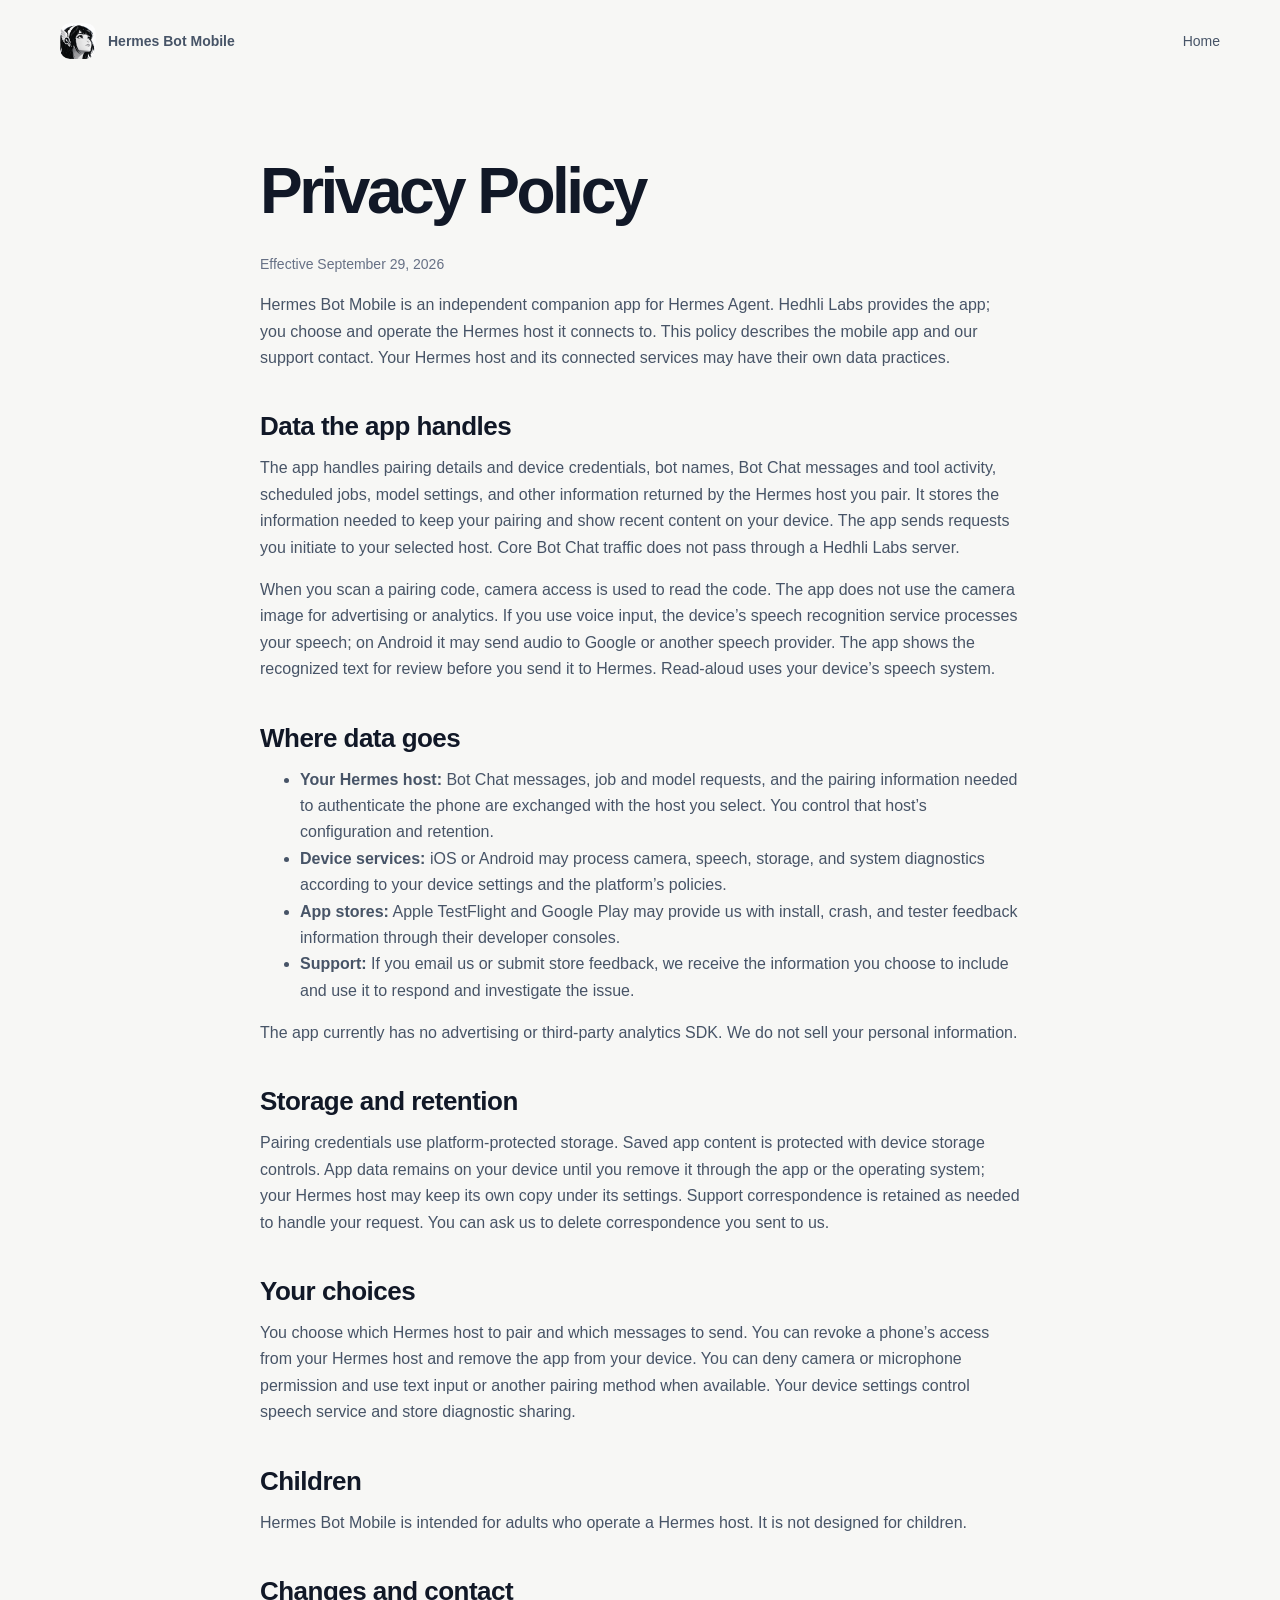
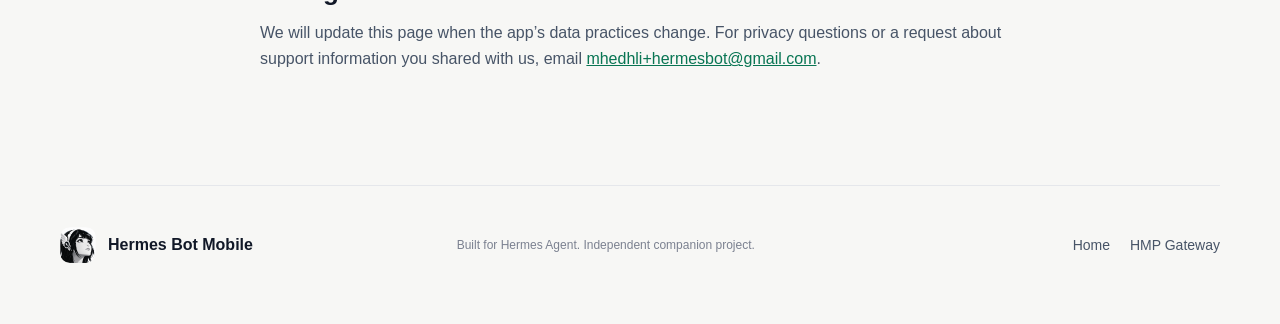
==== privacy.html @ dbcf1027 "Draft mobile privacy policy for beta listings" ====
<!doctype html>
<html lang="en">
<head>
  <meta charset="utf-8">
  <meta name="viewport" content="width=device-width,initial-scale=1">
  <meta name="description" content="Privacy information for Hermes Bot Mobile.">
  <title>Privacy Policy · Hermes Bot Mobile</title>
  <link rel="icon" href="assets/icon.png">
  <link rel="stylesheet" href="styles.css">
  <style>
    .policy { max-width: 760px; padding: 56px 0 96px; }
    .policy h1 { font-size: clamp(40px, 6vw, 64px); line-height: 1.05; }
    .policy h2 { font-size: 26px; letter-spacing: -.02em; margin-top: 42px; }
    .policy p, .policy li { line-height: 1.65; color: #475467; }
    .policy a { color: #087553; }
    .policy .updated { font-size: 14px; color: #667085; }
  </style>
</head>
<body>
  <header class="nav wrap"><a class="brand" href="/"><img src="assets/icon.png" alt=""><span>Hermes Bot Mobile</span></a><nav><a href="/">Home</a></nav></header>
  <main class="policy wrap">
    <h1>Privacy Policy</h1>
    <p class="updated">Effective September 29, 2026</p>
    <p>Hermes Bot Mobile is an independent companion app for Hermes Agent. Hedhli Labs provides the app; you choose and operate the Hermes host it connects to. This policy describes the mobile app and our support contact. Your Hermes host and its connected services may have their own data practices.</p>

    <h2>Data the app handles</h2>
    <p>The app handles pairing details and device credentials, bot names, Bot Chat messages and tool activity, scheduled jobs, model settings, and other information returned by the Hermes host you pair. It stores the information needed to keep your pairing and show recent content on your device. The app sends requests you initiate to your selected host. Core Bot Chat traffic does not pass through a Hedhli Labs server.</p>
    <p>When you scan a pairing code, camera access is used to read the code. The app does not use the camera image for advertising or analytics. If you use voice input, the device’s speech recognition service processes your speech; on Android it may send audio to Google or another speech provider. The app shows the recognized text for review before you send it to Hermes. Read-aloud uses your device’s speech system.</p>

    <h2>Where data goes</h2>
    <ul>
      <li><strong>Your Hermes host:</strong> Bot Chat messages, job and model requests, and the pairing information needed to authenticate the phone are exchanged with the host you select. You control that host’s configuration and retention.</li>
      <li><strong>Device services:</strong> iOS or Android may process camera, speech, storage, and system diagnostics according to your device settings and the platform’s policies.</li>
      <li><strong>App stores:</strong> Apple TestFlight and Google Play may provide us with install, crash, and tester feedback information through their developer consoles.</li>
      <li><strong>Support:</strong> If you email us or submit store feedback, we receive the information you choose to include and use it to respond and investigate the issue.</li>
    </ul>
    <p>The app currently has no advertising or third-party analytics SDK. We do not sell your personal information.</p>

    <h2>Storage and retention</h2>
    <p>Pairing credentials use platform-protected storage. Saved app content is protected with device storage controls. App data remains on your device until you remove it through the app or the operating system; your Hermes host may keep its own copy under its settings. Support correspondence is retained as needed to handle your request. You can ask us to delete correspondence you sent to us.</p>

    <h2>Your choices</h2>
    <p>You choose which Hermes host to pair and which messages to send. You can revoke a phone’s access from your Hermes host and remove the app from your device. You can deny camera or microphone permission and use text input or another pairing method when available. Your device settings control speech service and store diagnostic sharing.</p>

    <h2>Children</h2>
    <p>Hermes Bot Mobile is intended for adults who operate a Hermes host. It is not designed for children.</p>

    <h2>Changes and contact</h2>
    <p>We will update this page when the app’s data practices change. For privacy questions or a request about support information you shared with us, email <a href="mailto:mhedhli+hermesbot@gmail.com">mhedhli+hermesbot@gmail.com</a>.</p>
  </main>
  <footer class="wrap footer"><div class="brand"><img src="assets/icon.png" alt=""><span>Hermes Bot Mobile</span></div><p>Built for Hermes Agent. Independent companion project.</p><div><a href="/">Home</a><a href="https://github.com/MahdiHedhli/hermes-hmp">HMP Gateway</a></div></footer>
</body>
</html>
---- styles.css ----
:root{--ink:#111827;--muted:#667085;--line:#e5e7eb;--paper:#f7f7f5;--green:#078a65;--black:#090d14}*{box-sizing:border-box}html{scroll-behavior:smooth}body{margin:0;background:var(--paper);color:var(--ink);font-family:Inter,ui-sans-serif,-apple-system,BlinkMacSystemFont,"Segoe UI",sans-serif}.wrap{width:min(1160px,calc(100% - 40px));margin:auto}.nav{height:82px;display:flex;align-items:center;justify-content:space-between}.brand{display:flex;gap:12px;align-items:center;color:var(--ink);text-decoration:none;font-weight:750}.brand img{width:36px;height:36px;border-radius:10px}.nav nav{display:flex;gap:28px}.nav a,.footer a{color:#475467;text-decoration:none;font-size:14px}.hero{min-height:650px;display:grid;grid-template-columns:1.1fr .9fr;align-items:center;gap:40px;padding:70px 0 90px}.eyebrow,.kicker{font-size:12px;letter-spacing:.16em;font-weight:800;color:var(--green)}h1{font-size:clamp(52px,7vw,88px);line-height:.94;letter-spacing:-.055em;margin:20px 0 28px}h1 em{font-style:normal;color:#707782}h2{font-size:clamp(34px,4.5vw,56px);line-height:1;letter-spacing:-.04em;margin:10px 0}h3{font-size:22px;letter-spacing:-.02em}.lede{font-size:21px;line-height:1.55;color:#475467;max-width:670px}.actions{display:flex;gap:12px;margin:34px 0 16px;flex-wrap:wrap}.button{display:flex;gap:12px;align-items:center;padding:16px 20px;border:1px solid #cfd4dc;border-radius:14px;text-decoration:none;color:var(--ink);font-weight:700;background:#fff}.button.primary{background:var(--black);color:#fff;border-color:var(--black)}.button span{font-size:11px;opacity:.55}.disabled{pointer-events:none}.fine{font-size:13px;color:#7b8190}.hero-art{height:500px;position:relative;display:grid;place-items:center}.hero-art>img{width:min(78%,380px);aspect-ratio:1;border-radius:28%;position:relative;z-index:2;box-shadow:0 35px 80px #11182726}.orbit{position:absolute;border:1px solid #cfd4dc;border-radius:50%;inset:10%}.orbit.a{transform:rotate(22deg)}.orbit.b{inset:18% 3%;transform:rotate(-18deg)}.pill{position:absolute;z-index:3;bottom:9%;right:3%;background:#fff;padding:12px 16px;border-radius:99px;box-shadow:0 10px 30px #1118271c;font-size:13px;color:#087553}.proof{display:grid;grid-template-columns:repeat(3,1fr);border-block:1px solid var(--line)}.proof div{padding:30px;border-right:1px solid var(--line)}.proof div:last-child{border:0}.proof strong,.proof span{display:block}.proof span{color:var(--muted);font-size:13px;margin-top:8px}.section{padding:110px 0}.section-head{display:grid;grid-template-columns:1.25fr .75fr;gap:80px;align-items:end;margin-bottom:50px}.section-head>p{color:var(--muted);font-size:17px;line-height:1.6}.grid{display:grid;grid-template-columns:repeat(3,1fr);gap:14px}.feature,.steps article,.roadmap article{background:#fff;border:1px solid var(--line);border-radius:20px;padding:26px}.feature{min-height:190px}.feature .ico{font-size:22px}.feature h3{margin:26px 0 10px}.feature p,.steps p,.roadmap li{color:var(--muted);line-height:1.55}.dark{background:var(--black);color:#fff;padding:90px 0}.split{display:grid;grid-template-columns:1fr 430px;align-items:center;gap:100px}.dark p{color:#aeb4bf;font-size:18px;line-height:1.6}.mint{color:#8de0c5}.phone{background:#fafafa;color:var(--ink);border:8px solid #242a33;border-radius:50px;padding:25px 18px 18px;min-height:610px;box-shadow:0 30px 80px #0008}.phonebar{font-weight:700;margin:0 10px 30px;display:flex;justify-content:space-between}.chathead{display:flex;gap:12px;align-items:center;border-bottom:1px solid var(--line);padding:0 6px 18px}.chathead b{display:grid;place-items:center;width:42px;height:42px;border-radius:50%;background:var(--green);color:#fff}.chathead strong,.chathead small{display:block}.chathead small{color:#667085}.bubble{width:max-content;max-width:75%;padding:13px 16px;border-radius:20px;background:#eeeef0;margin:16px 0}.bubble.me{margin-left:auto;background:#111827;color:#fff}.bubble.wide{max-width:92%;line-height:1.4}.composer{margin-top:60px;border:1px solid #aeb4bf;border-radius:28px;padding:15px 18px;color:#667085}.composer b{float:right}.req{display:flex;gap:10px;flex-wrap:wrap;margin-bottom:24px}.req span{background:#e8f7f1;color:#087553;padding:10px 14px;border-radius:99px;font-size:13px;font-weight:700}.steps article>b{color:#98a2b3;font-size:13px}.steps a{color:var(--green);font-weight:700;text-decoration:none}.steps pre{background:#111827;color:#e7e9ed;padding:14px;border-radius:10px;overflow:auto;font-size:12px}.note{margin-top:16px;border:1px solid #d6d9df;border-radius:16px;padding:18px 22px;background:#f0f1ef;color:var(--muted)}.note strong{color:var(--ink);margin-right:8px}.roadmap article>span{font-size:11px;letter-spacing:.12em;color:var(--green);font-weight:800}.roadmap ul{padding-left:18px}#faqs{border-top:1px solid var(--line)}details{border-bottom:1px solid var(--line);padding:22px 4px}summary{font-weight:700;font-size:18px;cursor:pointer;list-style:none}details p{color:var(--muted);line-height:1.6;max-width:800px}.footer{border-top:1px solid var(--line);padding:40px 0 60px;display:grid;grid-template-columns:1fr 1fr 1fr;align-items:center;gap:30px}.footer p{font-size:12px;color:#7b8190}.footer>div:last-child{display:flex;justify-content:flex-end;gap:20px}@media(max-width:800px){.nav nav{display:none}.hero,.section-head,.split,.footer{grid-template-columns:1fr}.hero{padding-top:40px}.hero-art{height:380px}.proof,.grid{grid-template-columns:1fr}.proof div{border-right:0;border-bottom:1px solid var(--line)}.split{gap:50px}.phone{max-width:430px;margin:auto}.section{padding:75px 0}.section-head{gap:15px}.footer>div:last-child{justify-content:flex-start}h1{font-size:56px}}
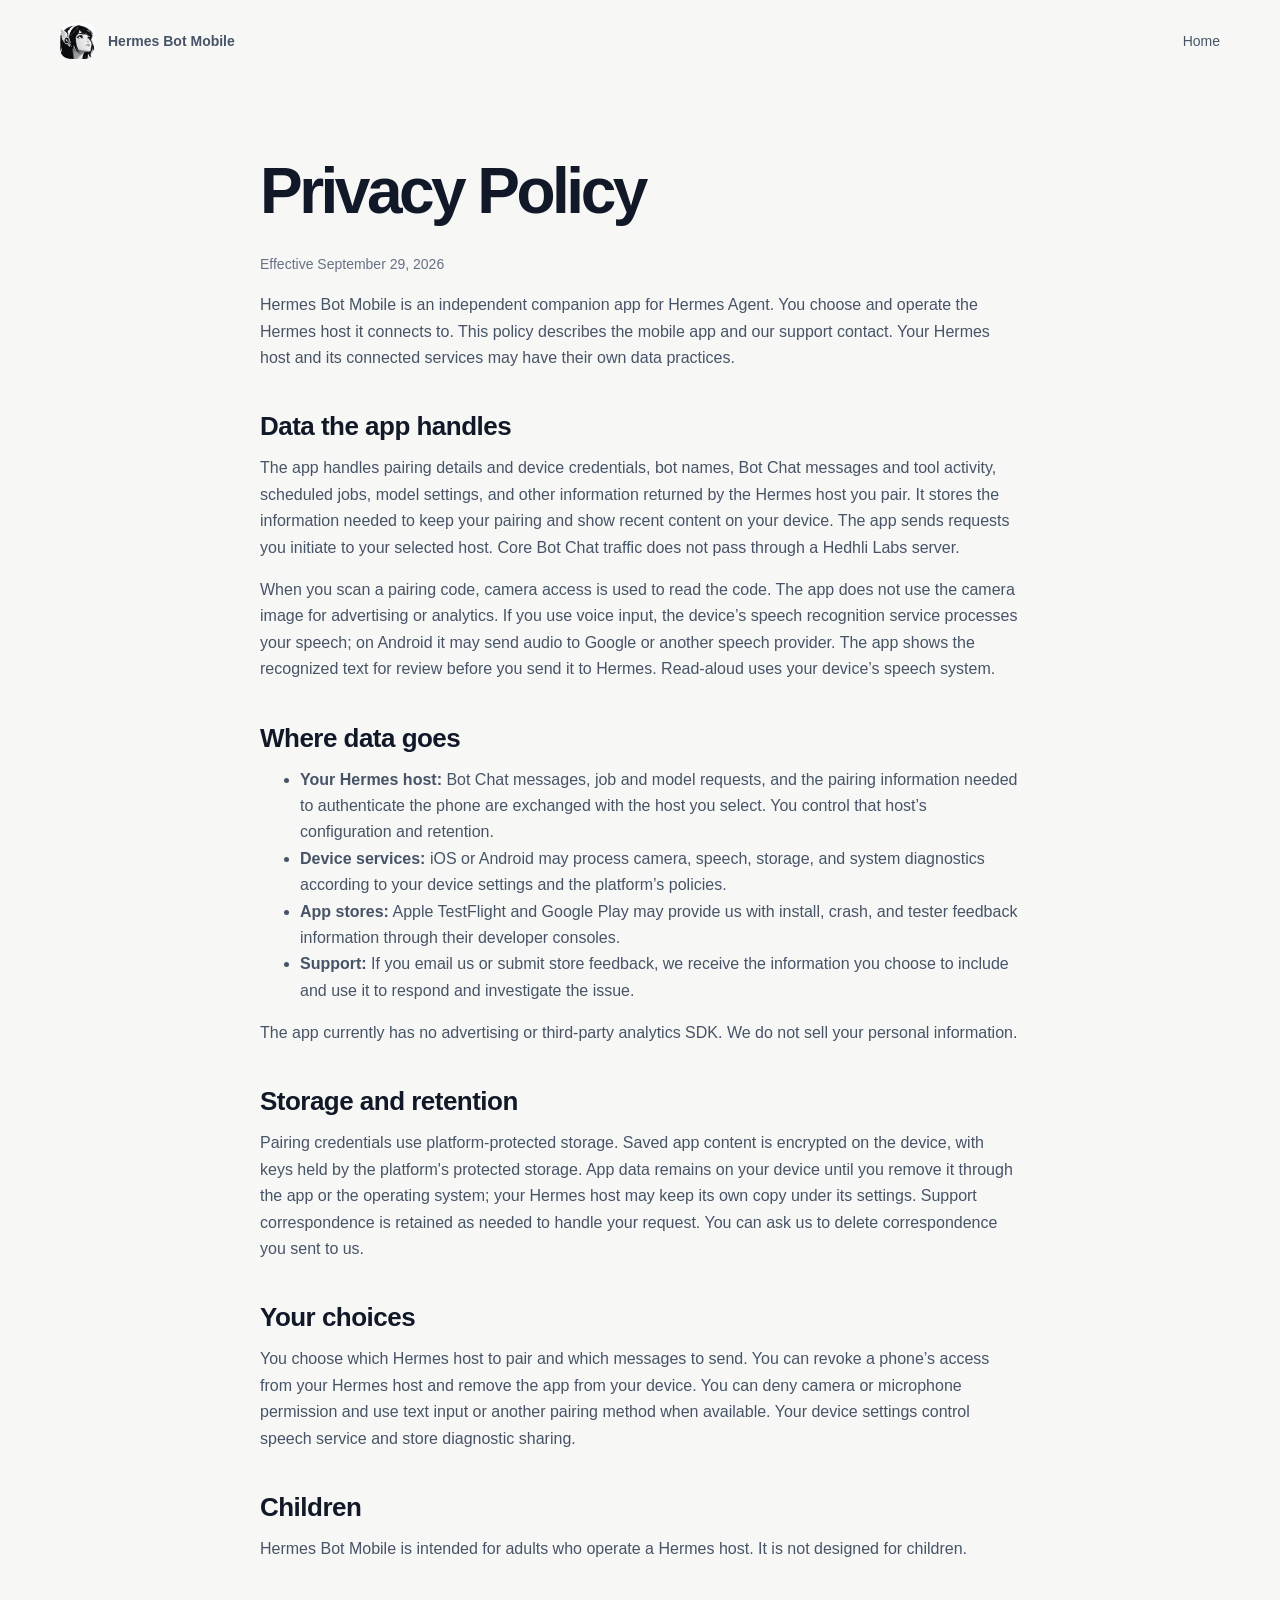
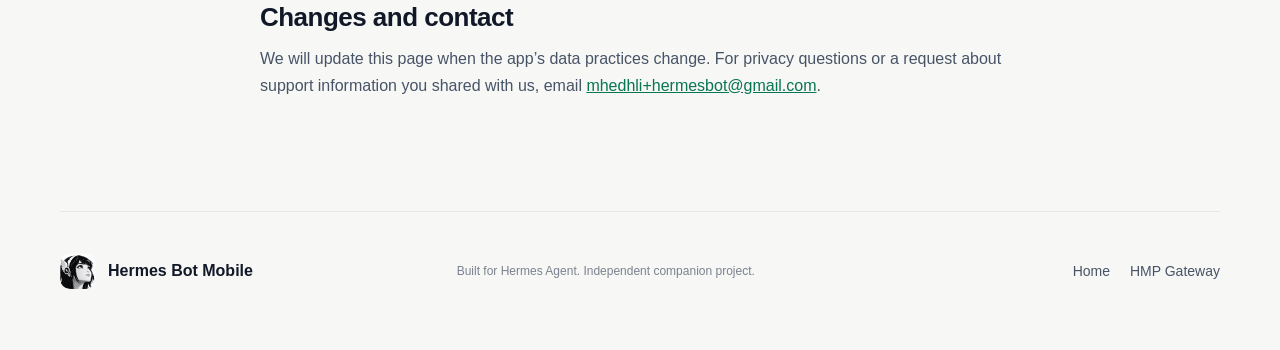
==== commit f2aab301: "Avoid unverified publisher name in privacy draft" ====
--- a/privacy.html
+++ b/privacy.html
@@ -21,7 +21,7 @@
   <main class="policy wrap">
     <h1>Privacy Policy</h1>
     <p class="updated">Effective September 29, 2026</p>
-    <p>Hermes Bot Mobile is an independent companion app for Hermes Agent. Hedhli Labs provides the app; you choose and operate the Hermes host it connects to. This policy describes the mobile app and our support contact. Your Hermes host and its connected services may have their own data practices.</p>
+    <p>Hermes Bot Mobile is an independent companion app for Hermes Agent. You choose and operate the Hermes host it connects to. This policy describes the mobile app and our support contact. Your Hermes host and its connected services may have their own data practices.</p>
 
     <h2>Data the app handles</h2>
     <p>The app handles pairing details and device credentials, bot names, Bot Chat messages and tool activity, scheduled jobs, model settings, and other information returned by the Hermes host you pair. It stores the information needed to keep your pairing and show recent content on your device. The app sends requests you initiate to your selected host. Core Bot Chat traffic does not pass through a Hedhli Labs server.</p>
@@ -37,7 +37,7 @@
     <p>The app currently has no advertising or third-party analytics SDK. We do not sell your personal information.</p>
 
     <h2>Storage and retention</h2>
-    <p>Pairing credentials use platform-protected storage. Saved app content is protected with device storage controls. App data remains on your device until you remove it through the app or the operating system; your Hermes host may keep its own copy under its settings. Support correspondence is retained as needed to handle your request. You can ask us to delete correspondence you sent to us.</p>
+    <p>Pairing credentials use platform-protected storage. Saved app content is encrypted on the device, with keys held by the platform's protected storage. App data remains on your device until you remove it through the app or the operating system; your Hermes host may keep its own copy under its settings. Support correspondence is retained as needed to handle your request. You can ask us to delete correspondence you sent to us.</p>
 
     <h2>Your choices</h2>
     <p>You choose which Hermes host to pair and which messages to send. You can revoke a phone’s access from your Hermes host and remove the app from your device. You can deny camera or microphone permission and use text input or another pairing method when available. Your device settings control speech service and store diagnostic sharing.</p>
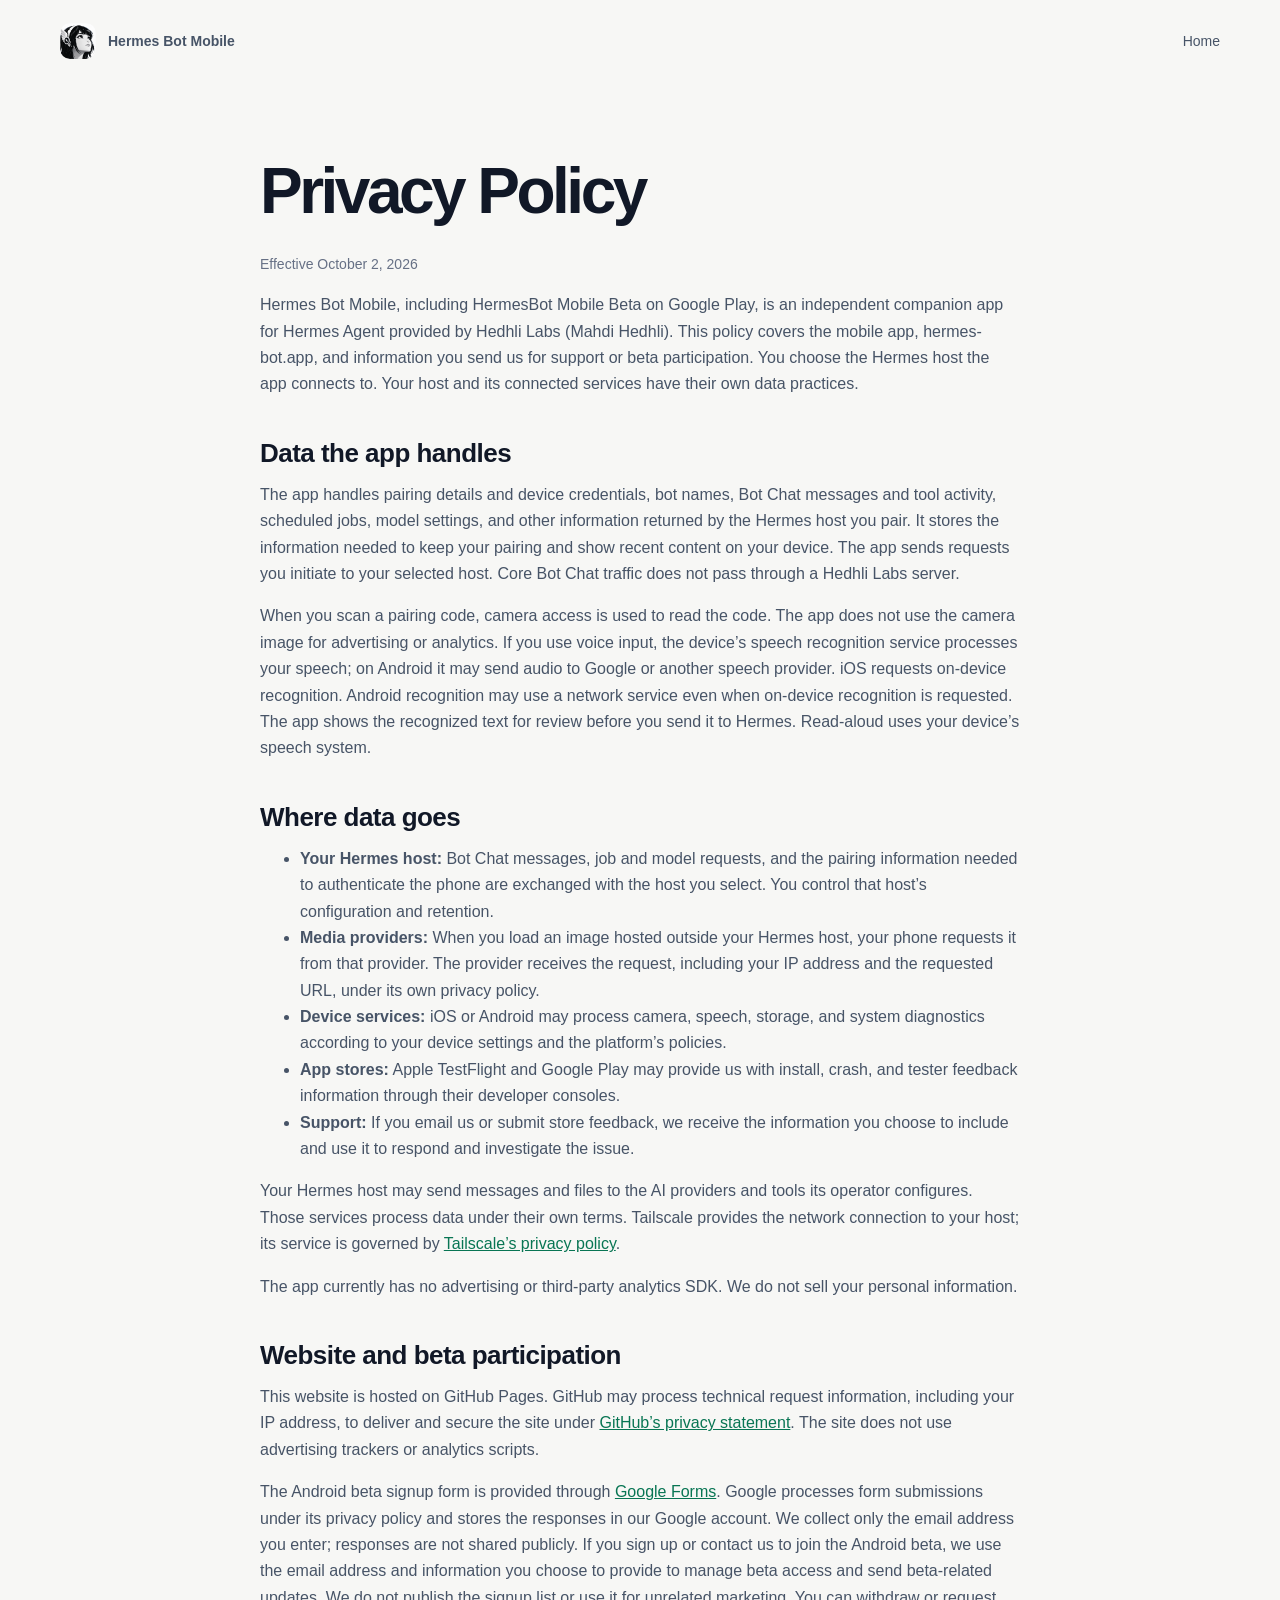
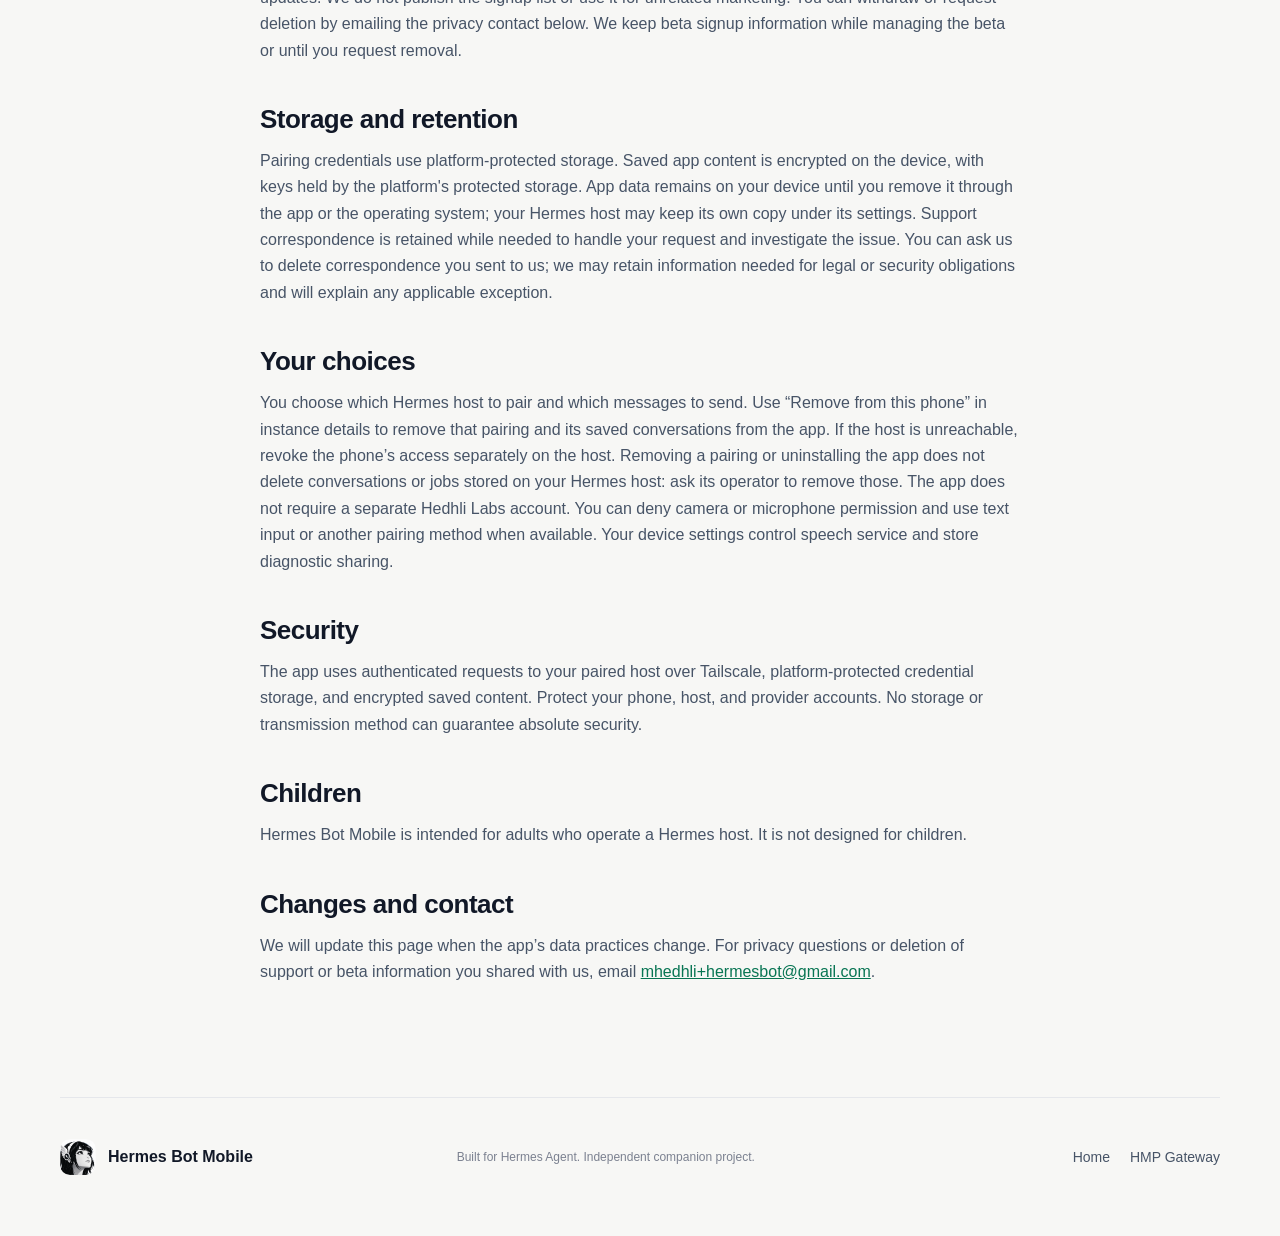
==== commit e51c9bd2: "Publish privacy policy and private Android beta signup" ====
--- a/privacy.html
+++ b/privacy.html
@@ -20,33 +20,42 @@
   <header class="nav wrap"><a class="brand" href="/"><img src="assets/icon.png" alt=""><span>Hermes Bot Mobile</span></a><nav><a href="/">Home</a></nav></header>
   <main class="policy wrap">
     <h1>Privacy Policy</h1>
-    <p class="updated">Effective September 29, 2026</p>
-    <p>Hermes Bot Mobile is an independent companion app for Hermes Agent. You choose and operate the Hermes host it connects to. This policy describes the mobile app and our support contact. Your Hermes host and its connected services may have their own data practices.</p>
+    <p class="updated">Effective October 2, 2026</p>
+    <p>Hermes Bot Mobile, including HermesBot Mobile Beta on Google Play, is an independent companion app for Hermes Agent provided by Hedhli Labs (Mahdi Hedhli). This policy covers the mobile app, hermes-bot.app, and information you send us for support or beta participation. You choose the Hermes host the app connects to. Your host and its connected services have their own data practices.</p>
 
     <h2>Data the app handles</h2>
     <p>The app handles pairing details and device credentials, bot names, Bot Chat messages and tool activity, scheduled jobs, model settings, and other information returned by the Hermes host you pair. It stores the information needed to keep your pairing and show recent content on your device. The app sends requests you initiate to your selected host. Core Bot Chat traffic does not pass through a Hedhli Labs server.</p>
-    <p>When you scan a pairing code, camera access is used to read the code. The app does not use the camera image for advertising or analytics. If you use voice input, the device’s speech recognition service processes your speech; on Android it may send audio to Google or another speech provider. The app shows the recognized text for review before you send it to Hermes. Read-aloud uses your device’s speech system.</p>
+    <p>When you scan a pairing code, camera access is used to read the code. The app does not use the camera image for advertising or analytics. If you use voice input, the device’s speech recognition service processes your speech; on Android it may send audio to Google or another speech provider. iOS requests on-device recognition. Android recognition may use a network service even when on-device recognition is requested. The app shows the recognized text for review before you send it to Hermes. Read-aloud uses your device’s speech system.</p>
 
     <h2>Where data goes</h2>
     <ul>
       <li><strong>Your Hermes host:</strong> Bot Chat messages, job and model requests, and the pairing information needed to authenticate the phone are exchanged with the host you select. You control that host’s configuration and retention.</li>
+      <li><strong>Media providers:</strong> When you load an image hosted outside your Hermes host, your phone requests it from that provider. The provider receives the request, including your IP address and the requested URL, under its own privacy policy.</li>
       <li><strong>Device services:</strong> iOS or Android may process camera, speech, storage, and system diagnostics according to your device settings and the platform’s policies.</li>
       <li><strong>App stores:</strong> Apple TestFlight and Google Play may provide us with install, crash, and tester feedback information through their developer consoles.</li>
       <li><strong>Support:</strong> If you email us or submit store feedback, we receive the information you choose to include and use it to respond and investigate the issue.</li>
     </ul>
+    <p>Your Hermes host may send messages and files to the AI providers and tools its operator configures. Those services process data under their own terms. Tailscale provides the network connection to your host; its service is governed by <a href="https://tailscale.com/privacy-policy">Tailscale’s privacy policy</a>.</p>
     <p>The app currently has no advertising or third-party analytics SDK. We do not sell your personal information.</p>
 
+    <h2>Website and beta participation</h2>
+    <p>This website is hosted on GitHub Pages. GitHub may process technical request information, including your IP address, to deliver and secure the site under <a href="https://docs.github.com/en/site-policy/privacy-policies/github-general-privacy-statement">GitHub’s privacy statement</a>. The site does not use advertising trackers or analytics scripts.</p>
+    <p>The Android beta signup form is provided through <a href="https://policies.google.com/privacy">Google Forms</a>. Google processes form submissions under its privacy policy and stores the responses in our Google account. We collect only the email address you enter; responses are not shared publicly. If you sign up or contact us to join the Android beta, we use the email address and information you choose to provide to manage beta access and send beta-related updates. We do not publish the signup list or use it for unrelated marketing. You can withdraw or request deletion by emailing the privacy contact below. We keep beta signup information while managing the beta or until you request removal.</p>
+
     <h2>Storage and retention</h2>
-    <p>Pairing credentials use platform-protected storage. Saved app content is encrypted on the device, with keys held by the platform's protected storage. App data remains on your device until you remove it through the app or the operating system; your Hermes host may keep its own copy under its settings. Support correspondence is retained as needed to handle your request. You can ask us to delete correspondence you sent to us.</p>
+    <p>Pairing credentials use platform-protected storage. Saved app content is encrypted on the device, with keys held by the platform's protected storage. App data remains on your device until you remove it through the app or the operating system; your Hermes host may keep its own copy under its settings. Support correspondence is retained while needed to handle your request and investigate the issue. You can ask us to delete correspondence you sent to us; we may retain information needed for legal or security obligations and will explain any applicable exception.</p>
 
     <h2>Your choices</h2>
-    <p>You choose which Hermes host to pair and which messages to send. You can revoke a phone’s access from your Hermes host and remove the app from your device. You can deny camera or microphone permission and use text input or another pairing method when available. Your device settings control speech service and store diagnostic sharing.</p>
+    <p>You choose which Hermes host to pair and which messages to send. Use “Remove from this phone” in instance details to remove that pairing and its saved conversations from the app. If the host is unreachable, revoke the phone’s access separately on the host. Removing a pairing or uninstalling the app does not delete conversations or jobs stored on your Hermes host: ask its operator to remove those. The app does not require a separate Hedhli Labs account. You can deny camera or microphone permission and use text input or another pairing method when available. Your device settings control speech service and store diagnostic sharing.</p>
+
+    <h2>Security</h2>
+    <p>The app uses authenticated requests to your paired host over Tailscale, platform-protected credential storage, and encrypted saved content. Protect your phone, host, and provider accounts. No storage or transmission method can guarantee absolute security.</p>
 
     <h2>Children</h2>
     <p>Hermes Bot Mobile is intended for adults who operate a Hermes host. It is not designed for children.</p>
 
     <h2>Changes and contact</h2>
-    <p>We will update this page when the app’s data practices change. For privacy questions or a request about support information you shared with us, email <a href="mailto:mhedhli+hermesbot@gmail.com">mhedhli+hermesbot@gmail.com</a>.</p>
+    <p>We will update this page when the app’s data practices change. For privacy questions or deletion of support or beta information you shared with us, email <a href="mailto:mhedhli+hermesbot@gmail.com">mhedhli+hermesbot@gmail.com</a>.</p>
   </main>
   <footer class="wrap footer"><div class="brand"><img src="assets/icon.png" alt=""><span>Hermes Bot Mobile</span></div><p>Built for Hermes Agent. Independent companion project.</p><div><a href="/">Home</a><a href="https://github.com/MahdiHedhli/hermes-hmp">HMP Gateway</a></div></footer>
 </body>
--- a/styles.css
+++ b/styles.css
@@ -1 +1,7 @@
-:root{--ink:#111827;--muted:#667085;--line:#e5e7eb;--paper:#f7f7f5;--green:#078a65;--black:#090d14}*{box-sizing:border-box}html{scroll-behavior:smooth}body{margin:0;background:var(--paper);color:var(--ink);font-family:Inter,ui-sans-serif,-apple-system,BlinkMacSystemFont,"Segoe UI",sans-serif}.wrap{width:min(1160px,calc(100% - 40px));margin:auto}.nav{height:82px;display:flex;align-items:center;justify-content:space-between}.brand{display:flex;gap:12px;align-items:center;color:var(--ink);text-decoration:none;font-weight:750}.brand img{width:36px;height:36px;border-radius:10px}.nav nav{display:flex;gap:28px}.nav a,.footer a{color:#475467;text-decoration:none;font-size:14px}.hero{min-height:650px;display:grid;grid-template-columns:1.1fr .9fr;align-items:center;gap:40px;padding:70px 0 90px}.eyebrow,.kicker{font-size:12px;letter-spacing:.16em;font-weight:800;color:var(--green)}h1{font-size:clamp(52px,7vw,88px);line-height:.94;letter-spacing:-.055em;margin:20px 0 28px}h1 em{font-style:normal;color:#707782}h2{font-size:clamp(34px,4.5vw,56px);line-height:1;letter-spacing:-.04em;margin:10px 0}h3{font-size:22px;letter-spacing:-.02em}.lede{font-size:21px;line-height:1.55;color:#475467;max-width:670px}.actions{display:flex;gap:12px;margin:34px 0 16px;flex-wrap:wrap}.button{display:flex;gap:12px;align-items:center;padding:16px 20px;border:1px solid #cfd4dc;border-radius:14px;text-decoration:none;color:var(--ink);font-weight:700;background:#fff}.button.primary{background:var(--black);color:#fff;border-color:var(--black)}.button span{font-size:11px;opacity:.55}.disabled{pointer-events:none}.fine{font-size:13px;color:#7b8190}.hero-art{height:500px;position:relative;display:grid;place-items:center}.hero-art>img{width:min(78%,380px);aspect-ratio:1;border-radius:28%;position:relative;z-index:2;box-shadow:0 35px 80px #11182726}.orbit{position:absolute;border:1px solid #cfd4dc;border-radius:50%;inset:10%}.orbit.a{transform:rotate(22deg)}.orbit.b{inset:18% 3%;transform:rotate(-18deg)}.pill{position:absolute;z-index:3;bottom:9%;right:3%;background:#fff;padding:12px 16px;border-radius:99px;box-shadow:0 10px 30px #1118271c;font-size:13px;color:#087553}.proof{display:grid;grid-template-columns:repeat(3,1fr);border-block:1px solid var(--line)}.proof div{padding:30px;border-right:1px solid var(--line)}.proof div:last-child{border:0}.proof strong,.proof span{display:block}.proof span{color:var(--muted);font-size:13px;margin-top:8px}.section{padding:110px 0}.section-head{display:grid;grid-template-columns:1.25fr .75fr;gap:80px;align-items:end;margin-bottom:50px}.section-head>p{color:var(--muted);font-size:17px;line-height:1.6}.grid{display:grid;grid-template-columns:repeat(3,1fr);gap:14px}.feature,.steps article,.roadmap article{background:#fff;border:1px solid var(--line);border-radius:20px;padding:26px}.feature{min-height:190px}.feature .ico{font-size:22px}.feature h3{margin:26px 0 10px}.feature p,.steps p,.roadmap li{color:var(--muted);line-height:1.55}.dark{background:var(--black);color:#fff;padding:90px 0}.split{display:grid;grid-template-columns:1fr 430px;align-items:center;gap:100px}.dark p{color:#aeb4bf;font-size:18px;line-height:1.6}.mint{color:#8de0c5}.phone{background:#fafafa;color:var(--ink);border:8px solid #242a33;border-radius:50px;padding:25px 18px 18px;min-height:610px;box-shadow:0 30px 80px #0008}.phonebar{font-weight:700;margin:0 10px 30px;display:flex;justify-content:space-between}.chathead{display:flex;gap:12px;align-items:center;border-bottom:1px solid var(--line);padding:0 6px 18px}.chathead b{display:grid;place-items:center;width:42px;height:42px;border-radius:50%;background:var(--green);color:#fff}.chathead strong,.chathead small{display:block}.chathead small{color:#667085}.bubble{width:max-content;max-width:75%;padding:13px 16px;border-radius:20px;background:#eeeef0;margin:16px 0}.bubble.me{margin-left:auto;background:#111827;color:#fff}.bubble.wide{max-width:92%;line-height:1.4}.composer{margin-top:60px;border:1px solid #aeb4bf;border-radius:28px;padding:15px 18px;color:#667085}.composer b{float:right}.req{display:flex;gap:10px;flex-wrap:wrap;margin-bottom:24px}.req span{background:#e8f7f1;color:#087553;padding:10px 14px;border-radius:99px;font-size:13px;font-weight:700}.steps article>b{color:#98a2b3;font-size:13px}.steps a{color:var(--green);font-weight:700;text-decoration:none}.steps pre{background:#111827;color:#e7e9ed;padding:14px;border-radius:10px;overflow:auto;font-size:12px}.note{margin-top:16px;border:1px solid #d6d9df;border-radius:16px;padding:18px 22px;background:#f0f1ef;color:var(--muted)}.note strong{color:var(--ink);margin-right:8px}.roadmap article>span{font-size:11px;letter-spacing:.12em;color:var(--green);font-weight:800}.roadmap ul{padding-left:18px}#faqs{border-top:1px solid var(--line)}details{border-bottom:1px solid var(--line);padding:22px 4px}summary{font-weight:700;font-size:18px;cursor:pointer;list-style:none}details p{color:var(--muted);line-height:1.6;max-width:800px}.footer{border-top:1px solid var(--line);padding:40px 0 60px;display:grid;grid-template-columns:1fr 1fr 1fr;align-items:center;gap:30px}.footer p{font-size:12px;color:#7b8190}.footer>div:last-child{display:flex;justify-content:flex-end;gap:20px}@media(max-width:800px){.nav nav{display:none}.hero,.section-head,.split,.footer{grid-template-columns:1fr}.hero{padding-top:40px}.hero-art{height:380px}.proof,.grid{grid-template-columns:1fr}.proof div{border-right:0;border-bottom:1px solid var(--line)}.split{gap:50px}.phone{max-width:430px;margin:auto}.section{padding:75px 0}.section-head{gap:15px}.footer>div:last-child{justify-content:flex-start}h1{font-size:56px}}+:root{--ink:#111827;--muted:#667085;--line:#e5e7eb;--paper:#f7f7f5;--green:#078a65;--black:#090d14}*{box-sizing:border-box}html{scroll-behavior:smooth}body{margin:0;background:var(--paper);color:var(--ink);font-family:Inter,ui-sans-serif,-apple-system,BlinkMacSystemFont,"Segoe UI",sans-serif}.wrap{width:min(1160px,calc(100% - 40px));margin:auto}.nav{height:82px;display:flex;align-items:center;justify-content:space-between}.brand{display:flex;gap:12px;align-items:center;color:var(--ink);text-decoration:none;font-weight:750}.brand img{width:36px;height:36px;border-radius:10px}.nav nav{display:flex;gap:28px}.nav a,.footer a{color:#475467;text-decoration:none;font-size:14px}.hero{min-height:650px;display:grid;grid-template-columns:1.1fr .9fr;align-items:center;gap:40px;padding:70px 0 90px}.eyebrow,.kicker{font-size:12px;letter-spacing:.16em;font-weight:800;color:var(--green)}h1{font-size:clamp(52px,7vw,88px);line-height:.94;letter-spacing:-.055em;margin:20px 0 28px}h1 em{font-style:normal;color:#707782}h2{font-size:clamp(34px,4.5vw,56px);line-height:1;letter-spacing:-.04em;margin:10px 0}h3{font-size:22px;letter-spacing:-.02em}.lede{font-size:21px;line-height:1.55;color:#475467;max-width:670px}.actions{display:flex;gap:12px;margin:34px 0 16px;flex-wrap:wrap}.button{display:flex;gap:12px;align-items:center;padding:16px 20px;border:1px solid #cfd4dc;border-radius:14px;text-decoration:none;color:var(--ink);font-weight:700;background:#fff}.button.primary{background:var(--black);color:#fff;border-color:var(--black)}.button span{font-size:11px;opacity:.55}.disabled{pointer-events:none}.fine{font-size:13px;color:#7b8190}.hero-art{height:500px;position:relative;display:grid;place-items:center}.hero-art>img{width:min(78%,380px);aspect-ratio:1;border-radius:28%;position:relative;z-index:2;box-shadow:0 35px 80px #11182726}.orbit{position:absolute;border:1px solid #cfd4dc;border-radius:50%;inset:10%}.orbit.a{transform:rotate(22deg)}.orbit.b{inset:18% 3%;transform:rotate(-18deg)}.pill{position:absolute;z-index:3;bottom:9%;right:3%;background:#fff;padding:12px 16px;border-radius:99px;box-shadow:0 10px 30px #1118271c;font-size:13px;color:#087553}.proof{display:grid;grid-template-columns:repeat(3,1fr);border-block:1px solid var(--line)}.proof div{padding:30px;border-right:1px solid var(--line)}.proof div:last-child{border:0}.proof strong,.proof span{display:block}.proof span{color:var(--muted);font-size:13px;margin-top:8px}.section{padding:110px 0}.section-head{display:grid;grid-template-columns:1.25fr .75fr;gap:80px;align-items:end;margin-bottom:50px}.section-head>p{color:var(--muted);font-size:17px;line-height:1.6}.grid{display:grid;grid-template-columns:repeat(3,1fr);gap:14px}.feature,.steps article,.roadmap article{background:#fff;border:1px solid var(--line);border-radius:20px;padding:26px}.feature{min-height:190px}.feature .ico{font-size:22px}.feature h3{margin:26px 0 10px}.feature p,.steps p,.roadmap li{color:var(--muted);line-height:1.55}.dark{background:var(--black);color:#fff;padding:90px 0}.split{display:grid;grid-template-columns:1fr 430px;align-items:center;gap:100px}.dark p{color:#aeb4bf;font-size:18px;line-height:1.6}.mint{color:#8de0c5}.phone{background:#fafafa;color:var(--ink);border:8px solid #242a33;border-radius:50px;padding:25px 18px 18px;min-height:610px;box-shadow:0 30px 80px #0008}.phonebar{font-weight:700;margin:0 10px 30px;display:flex;justify-content:space-between}.chathead{display:flex;gap:12px;align-items:center;border-bottom:1px solid var(--line);padding:0 6px 18px}.chathead b{display:grid;place-items:center;width:42px;height:42px;border-radius:50%;background:var(--green);color:#fff}.chathead strong,.chathead small{display:block}.chathead small{color:#667085}.bubble{width:max-content;max-width:75%;padding:13px 16px;border-radius:20px;background:#eeeef0;margin:16px 0}.bubble.me{margin-left:auto;background:#111827;color:#fff}.bubble.wide{max-width:92%;line-height:1.4}.composer{margin-top:60px;border:1px solid #aeb4bf;border-radius:28px;padding:15px 18px;color:#667085}.composer b{float:right}.req{display:flex;gap:10px;flex-wrap:wrap;margin-bottom:24px}.req span{background:#e8f7f1;color:#087553;padding:10px 14px;border-radius:99px;font-size:13px;font-weight:700}.steps article>b{color:#98a2b3;font-size:13px}.steps a{color:var(--green);font-weight:700;text-decoration:none}.steps pre{background:#111827;color:#e7e9ed;padding:14px;border-radius:10px;overflow:auto;font-size:12px}.note{margin-top:16px;border:1px solid #d6d9df;border-radius:16px;padding:18px 22px;background:#f0f1ef;color:var(--muted)}.note strong{color:var(--ink);margin-right:8px}.roadmap article>span{font-size:11px;letter-spacing:.12em;color:var(--green);font-weight:800}.roadmap{grid-template-columns:repeat(2,1fr)}.roadmap p{color:var(--muted);line-height:1.55}#faqs{border-top:1px solid var(--line)}details{border-bottom:1px solid var(--line);padding:22px 4px}summary{font-weight:700;font-size:18px;cursor:pointer;list-style:none}details p{color:var(--muted);line-height:1.6;max-width:800px}.footer{border-top:1px solid var(--line);padding:40px 0 60px;display:grid;grid-template-columns:1fr 1fr 1fr;align-items:center;gap:30px}.footer p{font-size:12px;color:#7b8190}.footer>div:last-child{display:flex;justify-content:flex-end;gap:20px}@media(max-width:800px){.nav nav{display:none}.hero,.section-head,.split,.footer{grid-template-columns:1fr}.hero{padding-top:40px}.hero-art{height:380px}.proof,.grid{grid-template-columns:1fr}.proof div{border-right:0;border-bottom:1px solid var(--line)}.split{gap:50px}.phone{max-width:430px;margin:auto}.section{padding:75px 0}.section-head{gap:15px}.footer>div:last-child{justify-content:flex-start}h1{font-size:56px}}.pending{opacity:.82}.pending span{opacity:.7}.previews{overflow:hidden}.shots{display:flex;gap:18px;overflow-x:auto;padding:8px 4px 24px;scroll-snap-type:x mandatory}.shots figure{margin:0;min-width:220px;width:220px;scroll-snap-align:start}.shots img{width:100%;display:block;border-radius:26px;border:1px solid var(--line);box-shadow:0 16px 40px #11182718;background:#fff}.shots figcaption{text-align:center;color:var(--muted);font-size:13px;margin-top:10px}.future{border-top:1px solid var(--line)}.future .section-head a{color:var(--green);font-weight:700;text-decoration:none}@media(max-width:800px){.shots figure{min-width:190px;width:190px}}
+.previews{padding-top:70px}.shot-grid{display:grid;grid-template-columns:repeat(5,1fr);gap:16px;align-items:start}.shot-grid figure{margin:0}.shot-grid img{width:100%;display:block;border-radius:22px;border:1px solid var(--line);box-shadow:0 18px 45px #11182718}.shot-grid figcaption{text-align:center;color:var(--muted);font-size:12px;font-weight:700;margin-top:10px}.future-list{display:flex;flex-wrap:wrap;gap:10px}.future-list span{padding:11px 14px;background:#fff;border:1px solid var(--line);border-radius:999px;color:#475467;font-size:13px}.section-head a{color:var(--green);font-weight:700;text-decoration:none}@media(max-width:800px){.shot-grid{grid-template-columns:repeat(2,1fr)}.shot-grid figure:last-child{grid-column:span 2;max-width:50%;justify-self:center}}
+
+.timeline{list-style:none;margin:0;padding:0 0 0 34px;position:relative}.timeline:before{content:"";position:absolute;left:7px;top:14px;bottom:14px;width:2px;background:var(--line)}.tl-item{position:relative;padding-bottom:22px;scroll-margin-top:20px}.tl-item:last-child{padding-bottom:0}.tl-dot{position:absolute;left:-34px;top:26px;width:16px;height:16px;border-radius:50%;background:#fff;border:3px solid #98a2b3;box-shadow:0 0 0 4px var(--paper)}.tl-item.released .tl-dot{background:var(--green);border-color:var(--green)}.tl-item.live .tl-dot{background:var(--green);border-color:var(--green);box-shadow:0 0 0 4px var(--paper),0 0 0 8px #078a6533}.tl-item.target .tl-dot{border-color:#b7791f}.tl-card{background:#fff;border:1px solid var(--line);border-radius:20px;padding:26px 28px}.tl-item.live .tl-card{border-color:var(--green)}.tl-item.target .tl-card,.tl-item.upstream .tl-card{border-style:dashed}.tl-meta{display:flex;flex-wrap:wrap;gap:12px;align-items:center;font-size:13px;font-weight:700;color:var(--muted)}.badge{padding:5px 11px;border-radius:99px;font-size:11px;letter-spacing:.08em;text-transform:uppercase;font-weight:800;background:#eef0f3;color:#475467}.badge.released,.badge.live{background:var(--green);color:#fff}.badge.target{background:#fdf1d8;color:#8a5a0b}.badge.upstream{background:#eef0f3;color:#475467}.tl-card h3{margin:14px 0 8px}.tl-summary{color:var(--muted);line-height:1.6;margin:0;max-width:760px}.tl-label{font-size:12px;letter-spacing:.1em;text-transform:uppercase;font-weight:800;color:var(--green);margin:22px 0 10px}.tl-list{list-style:none;margin:0;padding:0;display:grid;grid-template-columns:repeat(2,1fr);gap:8px 28px}.tl-list li{position:relative;padding-left:20px;color:#344054;line-height:1.5;font-size:15px}.tl-list li:before{content:"";position:absolute;left:0;top:.6em;width:7px;height:7px;border-radius:50%;background:var(--green)}.tl-list.dev{grid-template-columns:1fr}.tl-list.dev li:before{background:#b7791f}.tl-links{display:flex;flex-wrap:wrap;gap:8px 22px;margin:22px 0 0}.tl-links a{color:var(--green);font-weight:700;text-decoration:none}.tl-links a:hover{text-decoration:underline}@media(max-width:800px){.timeline{padding-left:28px}.tl-dot{left:-28px}.timeline:before{left:6px}.tl-card{padding:22px 20px}.tl-list{grid-template-columns:1fr}}
+.demo-carousel{position:relative;max-width:1040px;margin:0 auto}.carousel-track{display:flex;gap:22px;overflow-x:auto;scroll-snap-type:x mandatory;scroll-behavior:smooth;overscroll-behavior-inline:contain;padding:10px max(24px,calc((100% - 280px)/2)) 28px;scrollbar-width:none}.carousel-track::-webkit-scrollbar{display:none}.carousel-track figure{flex:0 0 280px;margin:0;scroll-snap-align:center}.carousel-track img{width:100%;height:auto;display:block;border-radius:24px;border:1px solid var(--line);box-shadow:0 18px 45px #11182718}.carousel-track figcaption{text-align:center;color:var(--muted);font-size:12px;font-weight:700;margin-top:12px}.carousel-arrow{position:absolute;z-index:4;top:45%;transform:translateY(-50%);width:44px;height:44px;border-radius:50%;border:1px solid var(--line);background:#fffffff0;box-shadow:0 8px 22px #11182714;font-size:30px;line-height:1;color:var(--ink);cursor:pointer}.carousel-arrow.prev{left:4px}.carousel-arrow.next{right:4px}.carousel-dots{display:flex;justify-content:center;gap:7px}.carousel-dots i{width:6px;height:6px;border-radius:50%;background:#c7cbd1}.carousel-dots i.active{background:var(--ink)}@media(max-width:800px){.carousel-track{gap:14px;padding-inline:max(20px,calc((100% - 240px)/2));padding-bottom:22px}.carousel-track figure{flex-basis:240px}.carousel-arrow{display:none}.carousel-dots{margin-top:2px}}
+
+.beta-signup{max-width:760px;padding:28px;background:#fff;border:1px solid var(--line);border-radius:20px}.beta-signup h3{margin-top:0}.beta-signup p{line-height:1.6;color:var(--muted)}.beta-signup>.button{display:inline-flex;margin:12px 0}.beta-signup a:not(.button){color:var(--green)}.footer>div:last-child{flex-wrap:wrap}
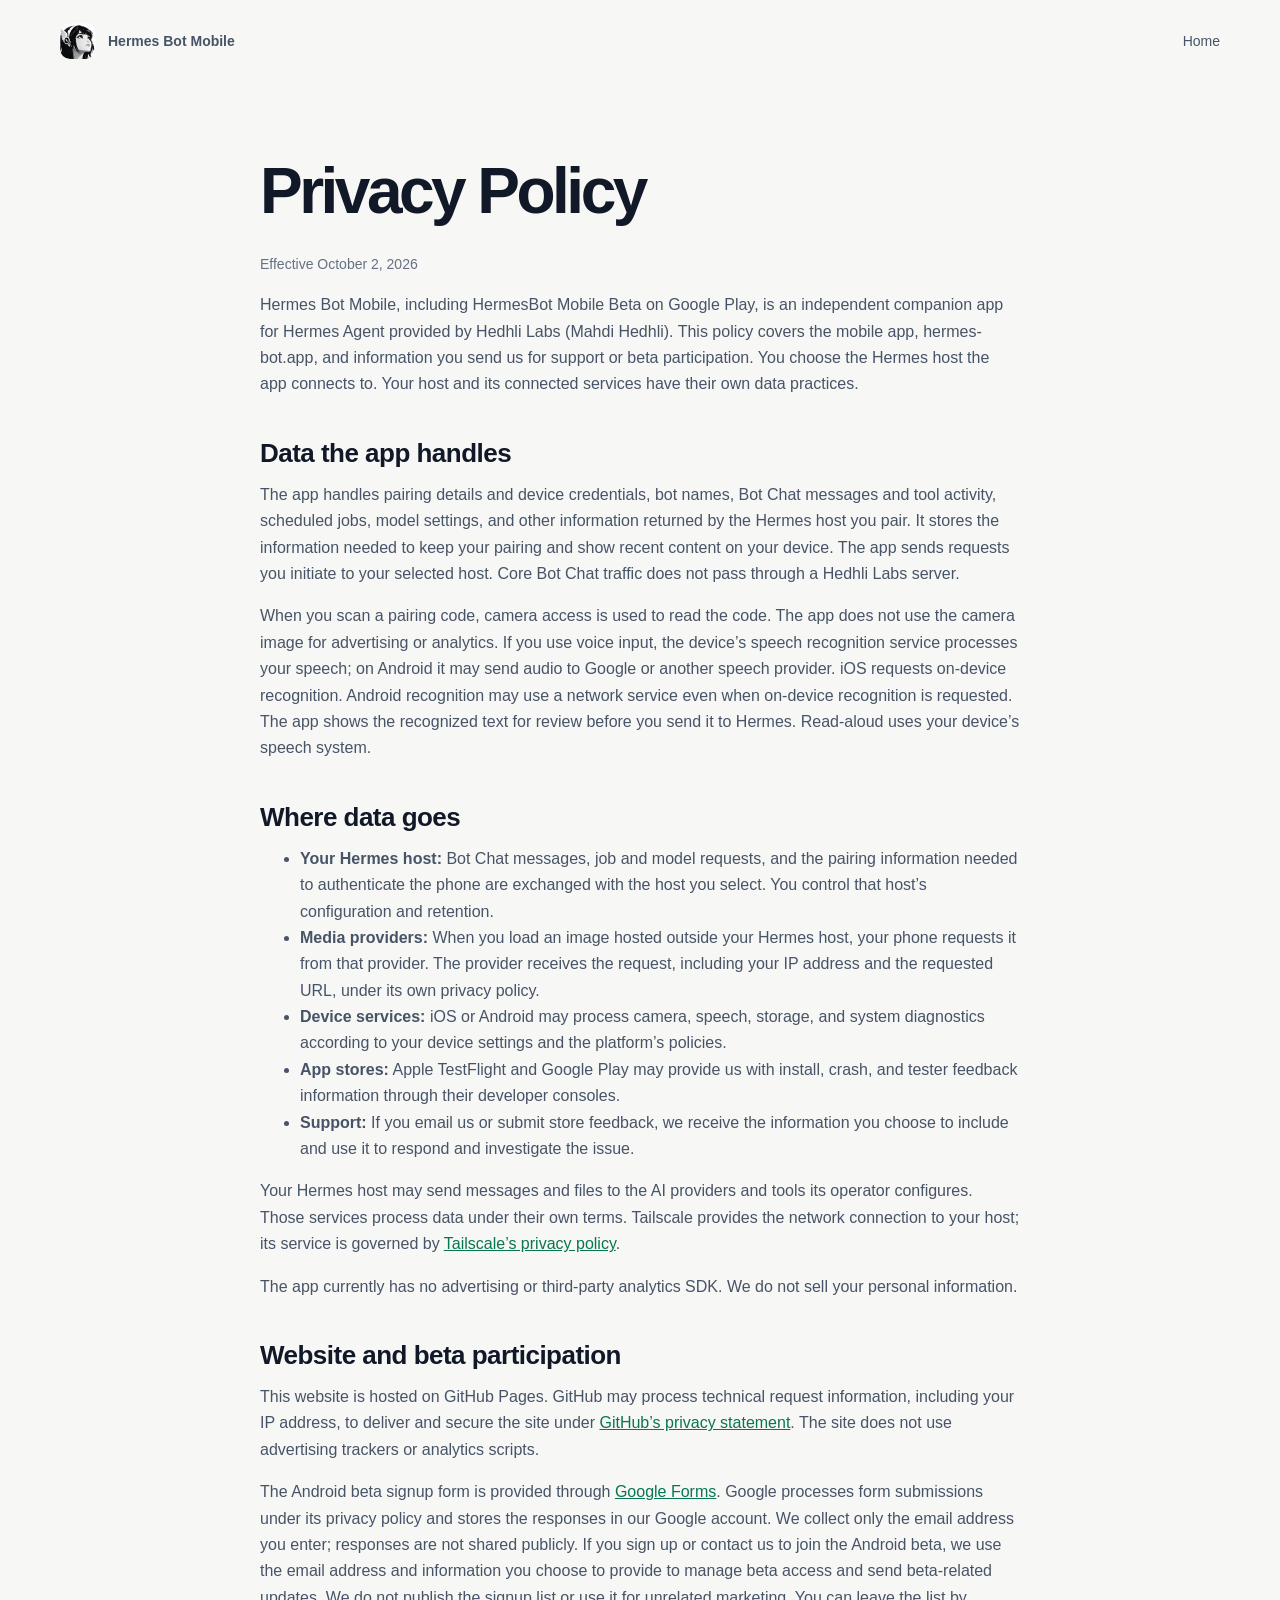
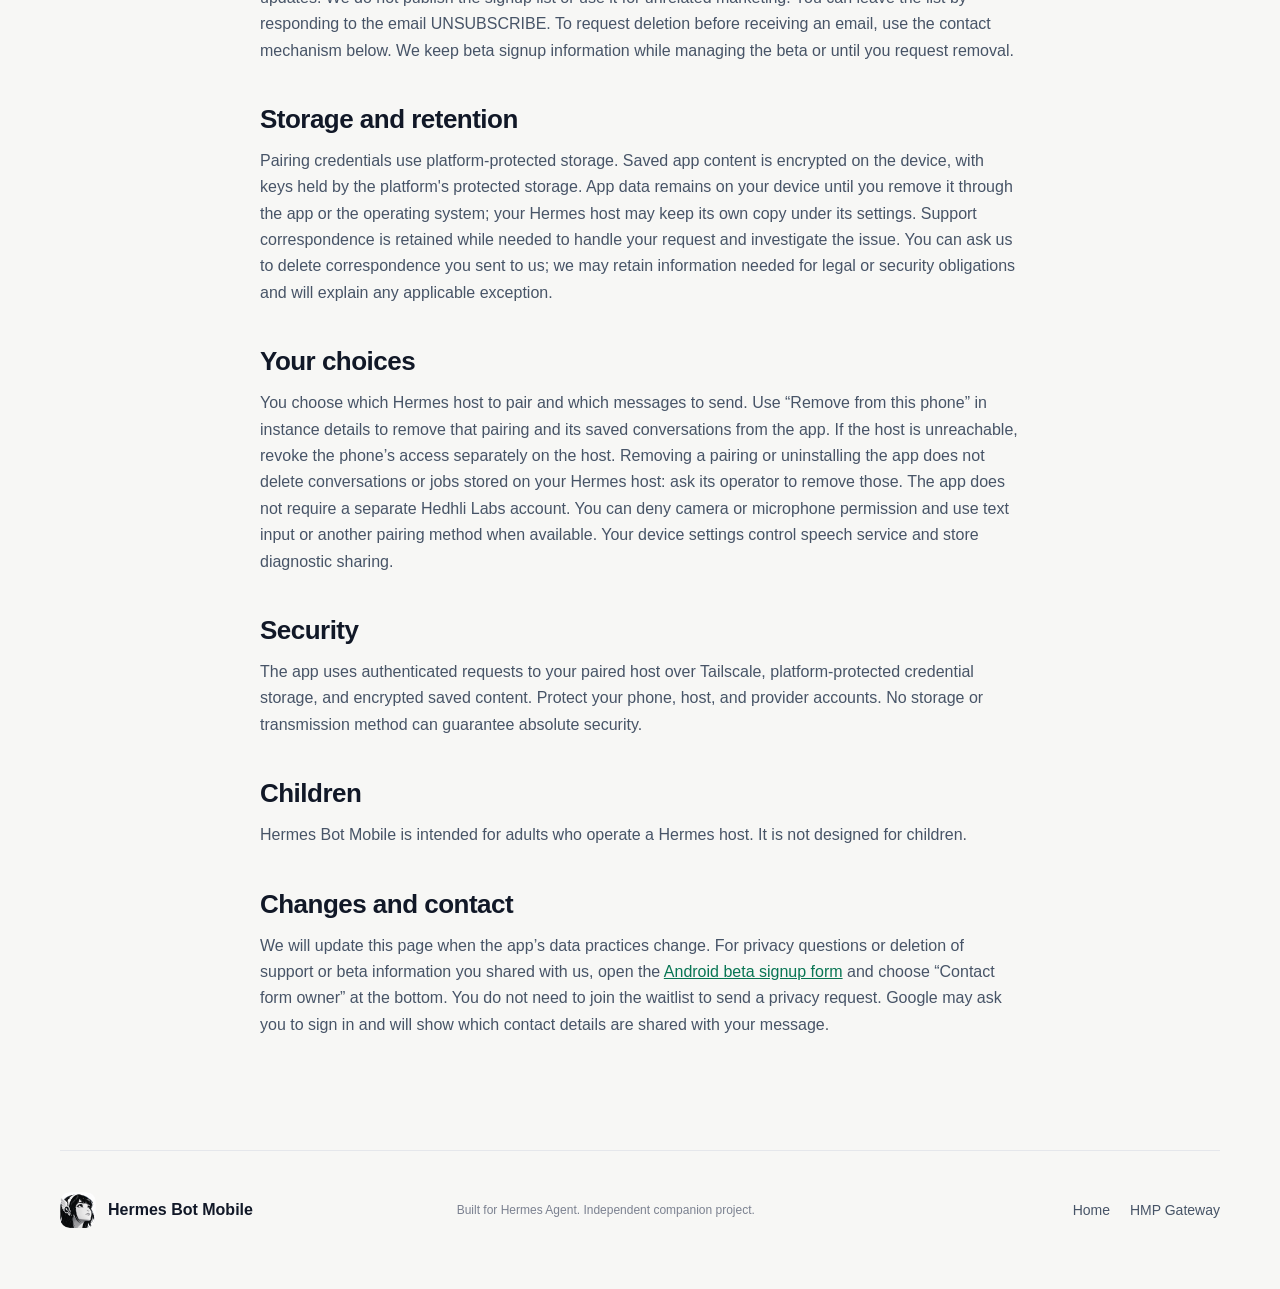
==== commit 77af71ac: "Remove public email and use reply-to-unsubscribe wording" ====
--- a/privacy.html
+++ b/privacy.html
@@ -40,7 +40,7 @@
 
     <h2>Website and beta participation</h2>
     <p>This website is hosted on GitHub Pages. GitHub may process technical request information, including your IP address, to deliver and secure the site under <a href="https://docs.github.com/en/site-policy/privacy-policies/github-general-privacy-statement">GitHub’s privacy statement</a>. The site does not use advertising trackers or analytics scripts.</p>
-    <p>The Android beta signup form is provided through <a href="https://policies.google.com/privacy">Google Forms</a>. Google processes form submissions under its privacy policy and stores the responses in our Google account. We collect only the email address you enter; responses are not shared publicly. If you sign up or contact us to join the Android beta, we use the email address and information you choose to provide to manage beta access and send beta-related updates. We do not publish the signup list or use it for unrelated marketing. You can withdraw or request deletion by emailing the privacy contact below. We keep beta signup information while managing the beta or until you request removal.</p>
+    <p>The Android beta signup form is provided through <a href="https://policies.google.com/privacy">Google Forms</a>. Google processes form submissions under its privacy policy and stores the responses in our Google account. We collect only the email address you enter; responses are not shared publicly. If you sign up or contact us to join the Android beta, we use the email address and information you choose to provide to manage beta access and send beta-related updates. We do not publish the signup list or use it for unrelated marketing. You can leave the list by responding to the email UNSUBSCRIBE. To request deletion before receiving an email, use the contact mechanism below. We keep beta signup information while managing the beta or until you request removal.</p>
 
     <h2>Storage and retention</h2>
     <p>Pairing credentials use platform-protected storage. Saved app content is encrypted on the device, with keys held by the platform's protected storage. App data remains on your device until you remove it through the app or the operating system; your Hermes host may keep its own copy under its settings. Support correspondence is retained while needed to handle your request and investigate the issue. You can ask us to delete correspondence you sent to us; we may retain information needed for legal or security obligations and will explain any applicable exception.</p>
@@ -55,7 +55,7 @@
     <p>Hermes Bot Mobile is intended for adults who operate a Hermes host. It is not designed for children.</p>
 
     <h2>Changes and contact</h2>
-    <p>We will update this page when the app’s data practices change. For privacy questions or deletion of support or beta information you shared with us, email <a href="mailto:mhedhli+hermesbot@gmail.com">mhedhli+hermesbot@gmail.com</a>.</p>
+    <p>We will update this page when the app’s data practices change. For privacy questions or deletion of support or beta information you shared with us, open the <a href="https://docs.google.com/forms/d/e/1FAIpQLSffyN-9NxLB6W3A6nmQTnQVERG7p3RSIt5DeIBfDf3zueqhJw/viewform">Android beta signup form</a> and choose “Contact form owner” at the bottom. You do not need to join the waitlist to send a privacy request. Google may ask you to sign in and will show which contact details are shared with your message.</p>
   </main>
   <footer class="wrap footer"><div class="brand"><img src="assets/icon.png" alt=""><span>Hermes Bot Mobile</span></div><p>Built for Hermes Agent. Independent companion project.</p><div><a href="/">Home</a><a href="https://github.com/MahdiHedhli/hermes-hmp">HMP Gateway</a></div></footer>
 </body>
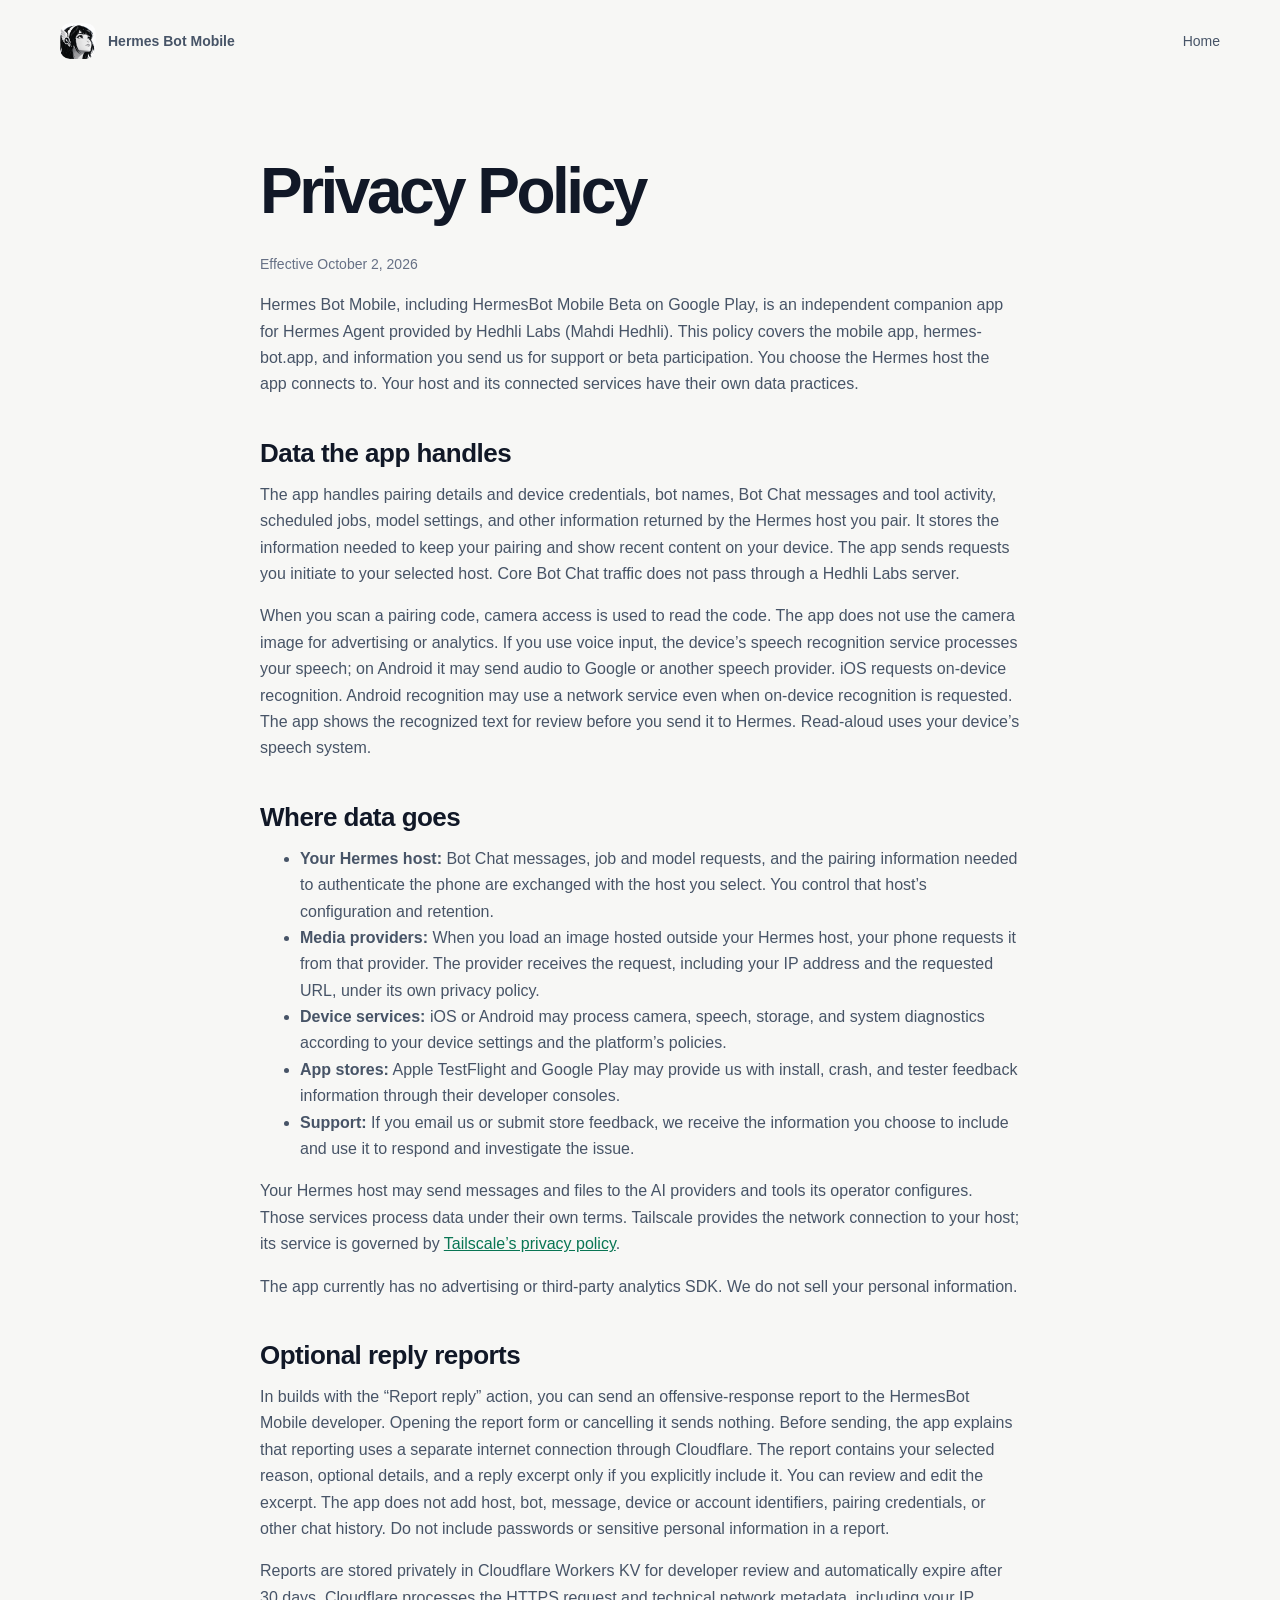
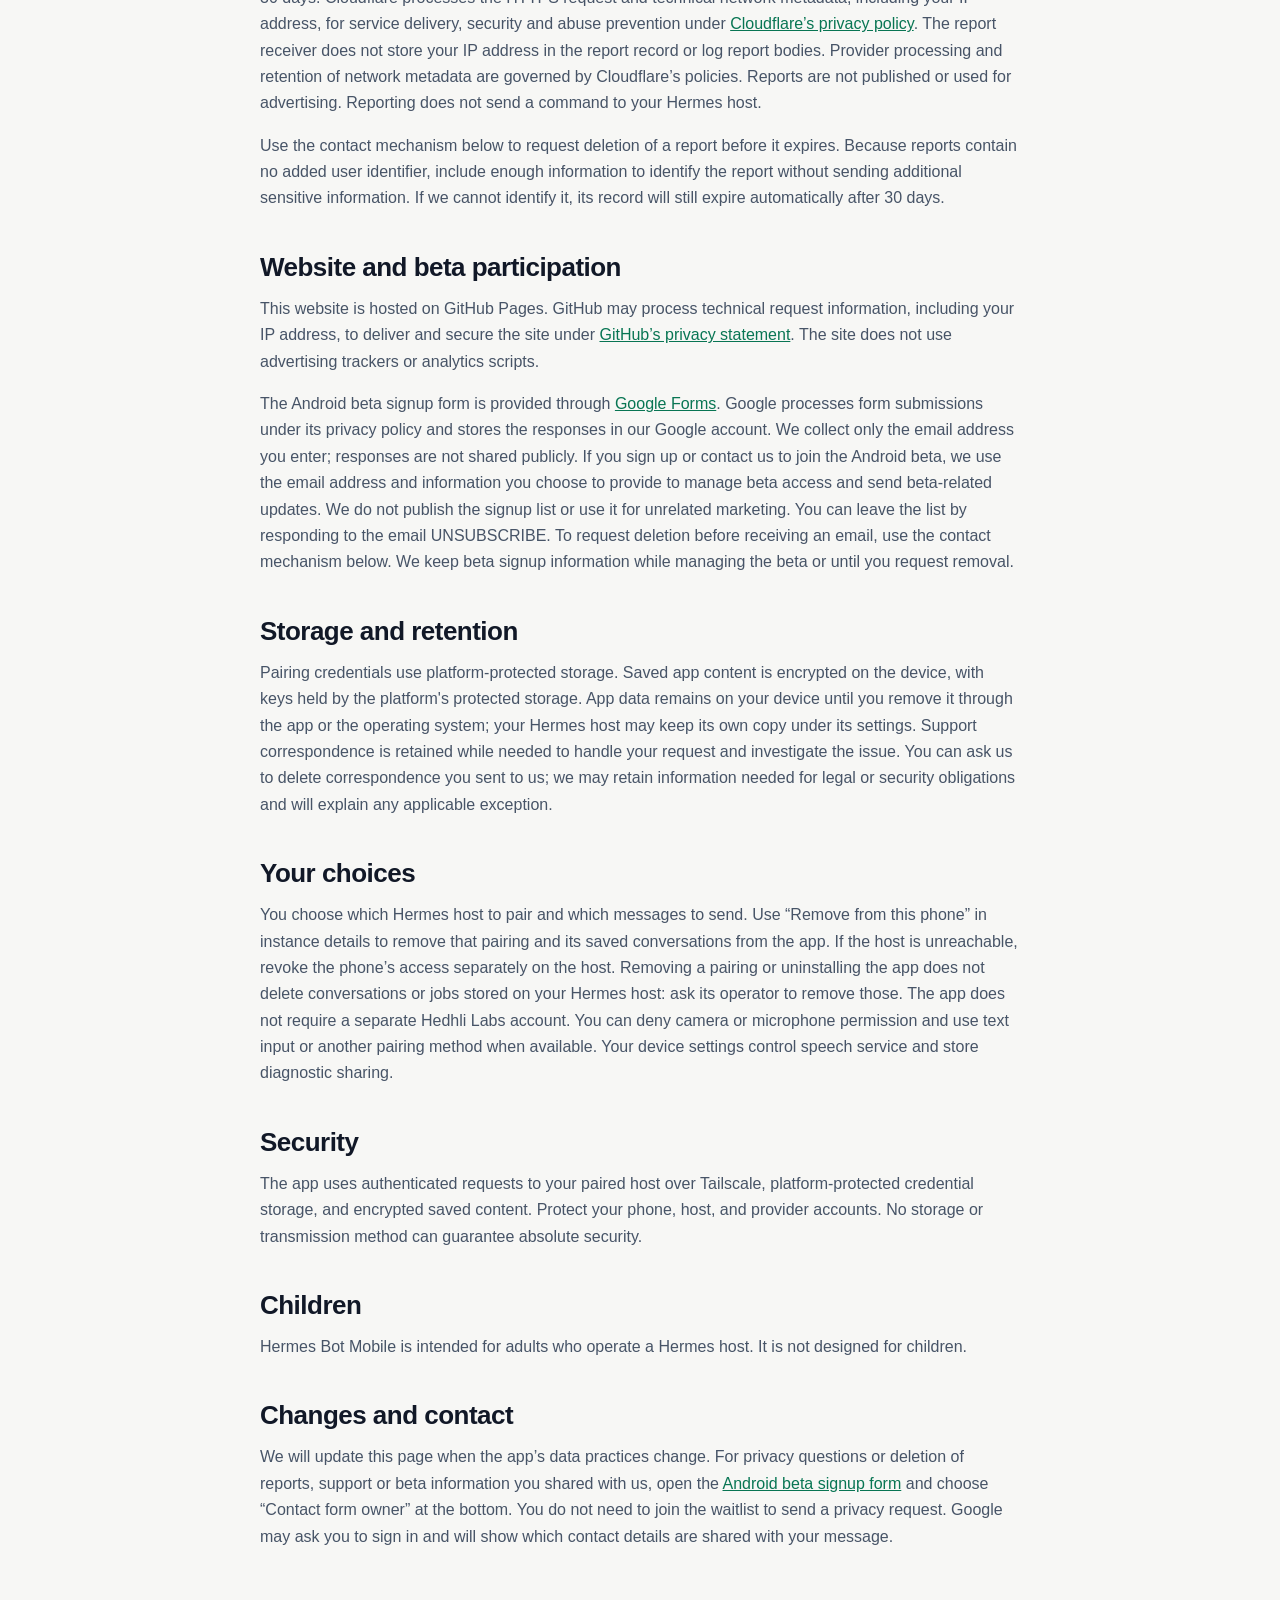
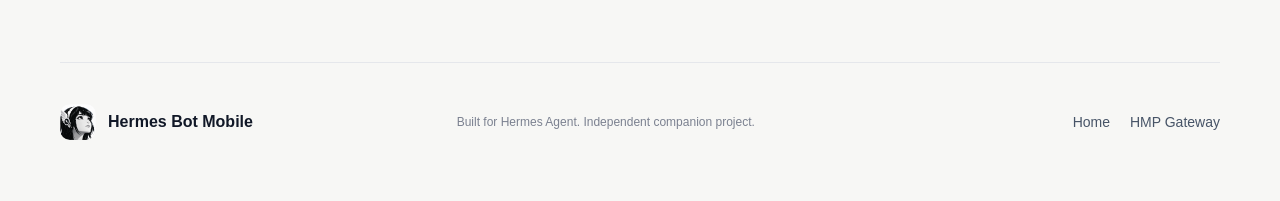
==== commit c0b0908d: "Disclose optional reply report processing and retention" ====
--- a/privacy.html
+++ b/privacy.html
@@ -38,6 +38,11 @@
     <p>Your Hermes host may send messages and files to the AI providers and tools its operator configures. Those services process data under their own terms. Tailscale provides the network connection to your host; its service is governed by <a href="https://tailscale.com/privacy-policy">Tailscale’s privacy policy</a>.</p>
     <p>The app currently has no advertising or third-party analytics SDK. We do not sell your personal information.</p>
 
+    <h2>Optional reply reports</h2>
+    <p>In builds with the “Report reply” action, you can send an offensive-response report to the HermesBot Mobile developer. Opening the report form or cancelling it sends nothing. Before sending, the app explains that reporting uses a separate internet connection through Cloudflare. The report contains your selected reason, optional details, and a reply excerpt only if you explicitly include it. You can review and edit the excerpt. The app does not add host, bot, message, device or account identifiers, pairing credentials, or other chat history. Do not include passwords or sensitive personal information in a report.</p>
+    <p>Reports are stored privately in Cloudflare Workers KV for developer review and automatically expire after 30 days. Cloudflare processes the HTTPS request and technical network metadata, including your IP address, for service delivery, security and abuse prevention under <a href="https://www.cloudflare.com/privacypolicy/">Cloudflare’s privacy policy</a>. The report receiver does not store your IP address in the report record or log report bodies. Provider processing and retention of network metadata are governed by Cloudflare’s policies. Reports are not published or used for advertising. Reporting does not send a command to your Hermes host.</p>
+    <p>Use the contact mechanism below to request deletion of a report before it expires. Because reports contain no added user identifier, include enough information to identify the report without sending additional sensitive information. If we cannot identify it, its record will still expire automatically after 30 days.</p>
+
     <h2>Website and beta participation</h2>
     <p>This website is hosted on GitHub Pages. GitHub may process technical request information, including your IP address, to deliver and secure the site under <a href="https://docs.github.com/en/site-policy/privacy-policies/github-general-privacy-statement">GitHub’s privacy statement</a>. The site does not use advertising trackers or analytics scripts.</p>
     <p>The Android beta signup form is provided through <a href="https://policies.google.com/privacy">Google Forms</a>. Google processes form submissions under its privacy policy and stores the responses in our Google account. We collect only the email address you enter; responses are not shared publicly. If you sign up or contact us to join the Android beta, we use the email address and information you choose to provide to manage beta access and send beta-related updates. We do not publish the signup list or use it for unrelated marketing. You can leave the list by responding to the email UNSUBSCRIBE. To request deletion before receiving an email, use the contact mechanism below. We keep beta signup information while managing the beta or until you request removal.</p>
@@ -55,7 +60,7 @@
     <p>Hermes Bot Mobile is intended for adults who operate a Hermes host. It is not designed for children.</p>
 
     <h2>Changes and contact</h2>
-    <p>We will update this page when the app’s data practices change. For privacy questions or deletion of support or beta information you shared with us, open the <a href="https://docs.google.com/forms/d/e/1FAIpQLSffyN-9NxLB6W3A6nmQTnQVERG7p3RSIt5DeIBfDf3zueqhJw/viewform">Android beta signup form</a> and choose “Contact form owner” at the bottom. You do not need to join the waitlist to send a privacy request. Google may ask you to sign in and will show which contact details are shared with your message.</p>
+    <p>We will update this page when the app’s data practices change. For privacy questions or deletion of reports, support or beta information you shared with us, open the <a href="https://docs.google.com/forms/d/e/1FAIpQLSffyN-9NxLB6W3A6nmQTnQVERG7p3RSIt5DeIBfDf3zueqhJw/viewform">Android beta signup form</a> and choose “Contact form owner” at the bottom. You do not need to join the waitlist to send a privacy request. Google may ask you to sign in and will show which contact details are shared with your message.</p>
   </main>
   <footer class="wrap footer"><div class="brand"><img src="assets/icon.png" alt=""><span>Hermes Bot Mobile</span></div><p>Built for Hermes Agent. Independent companion project.</p><div><a href="/">Home</a><a href="https://github.com/MahdiHedhli/hermes-hmp">HMP Gateway</a></div></footer>
 </body>
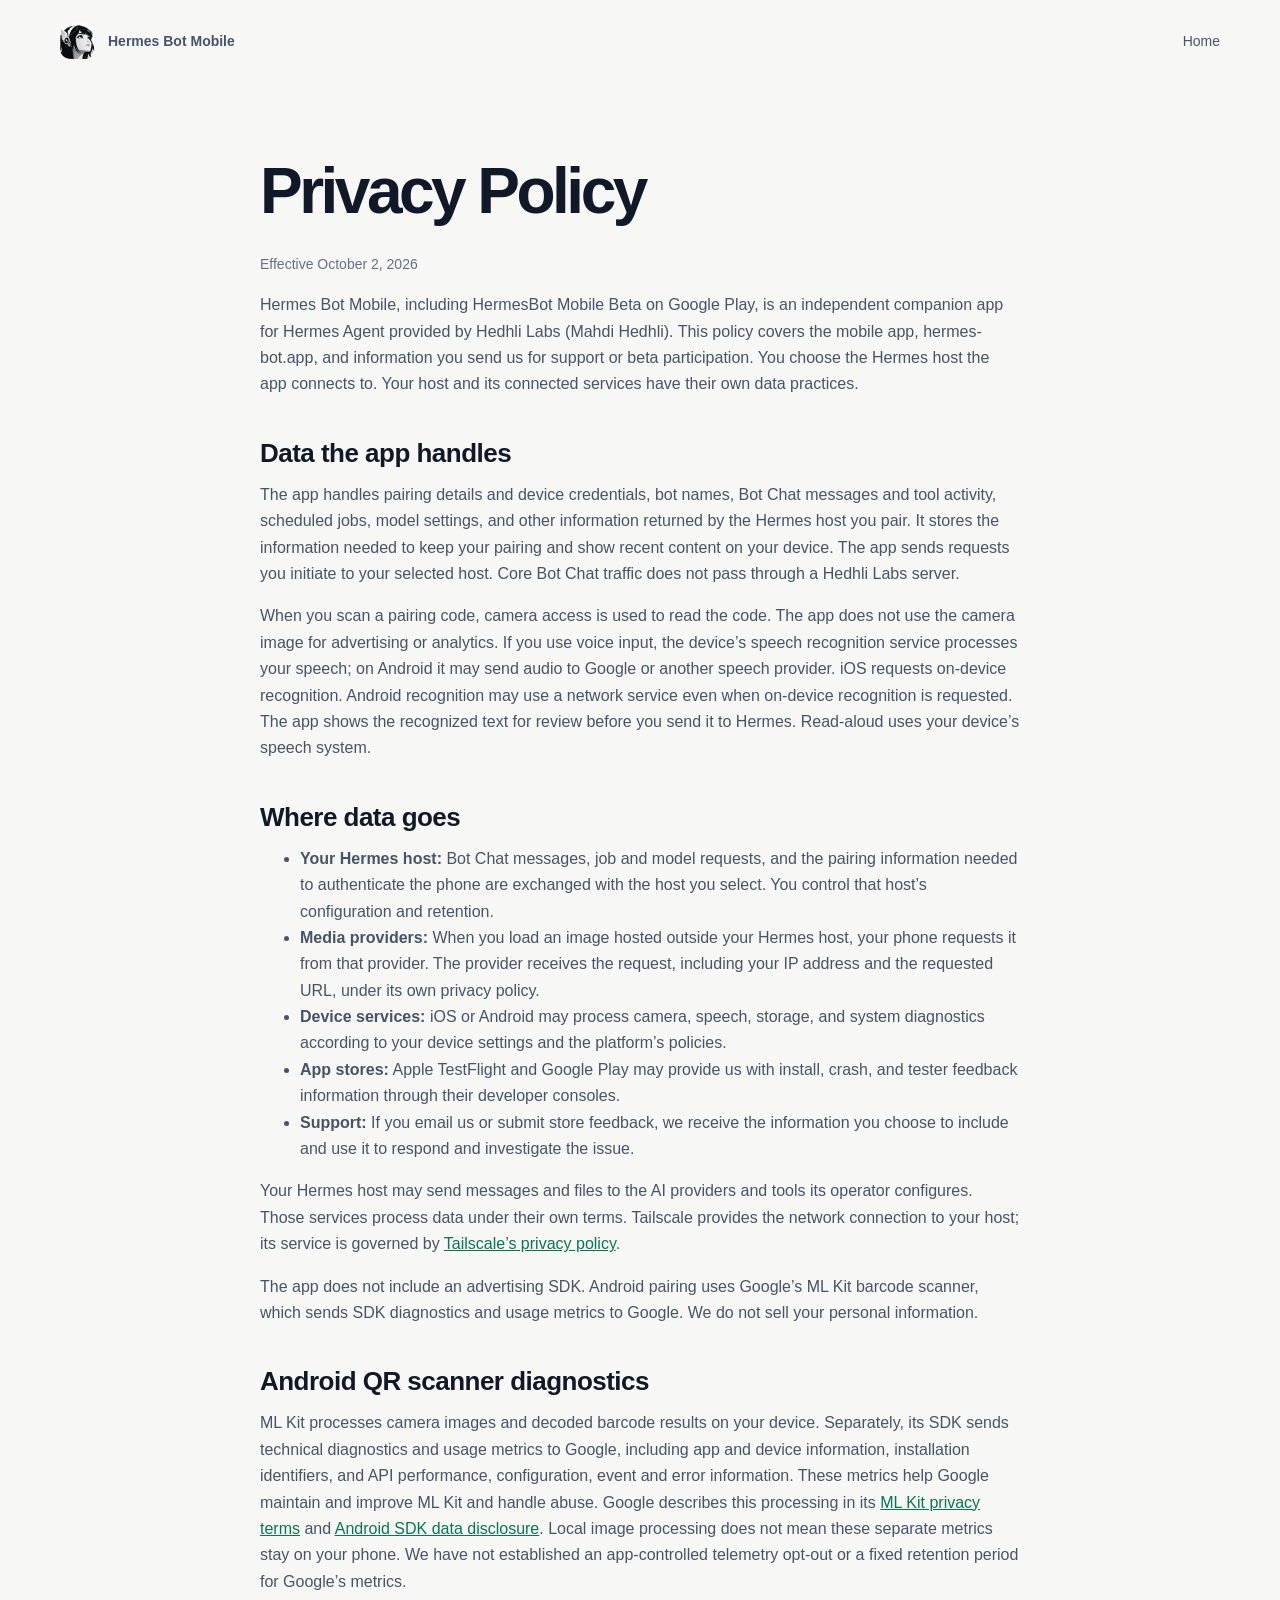
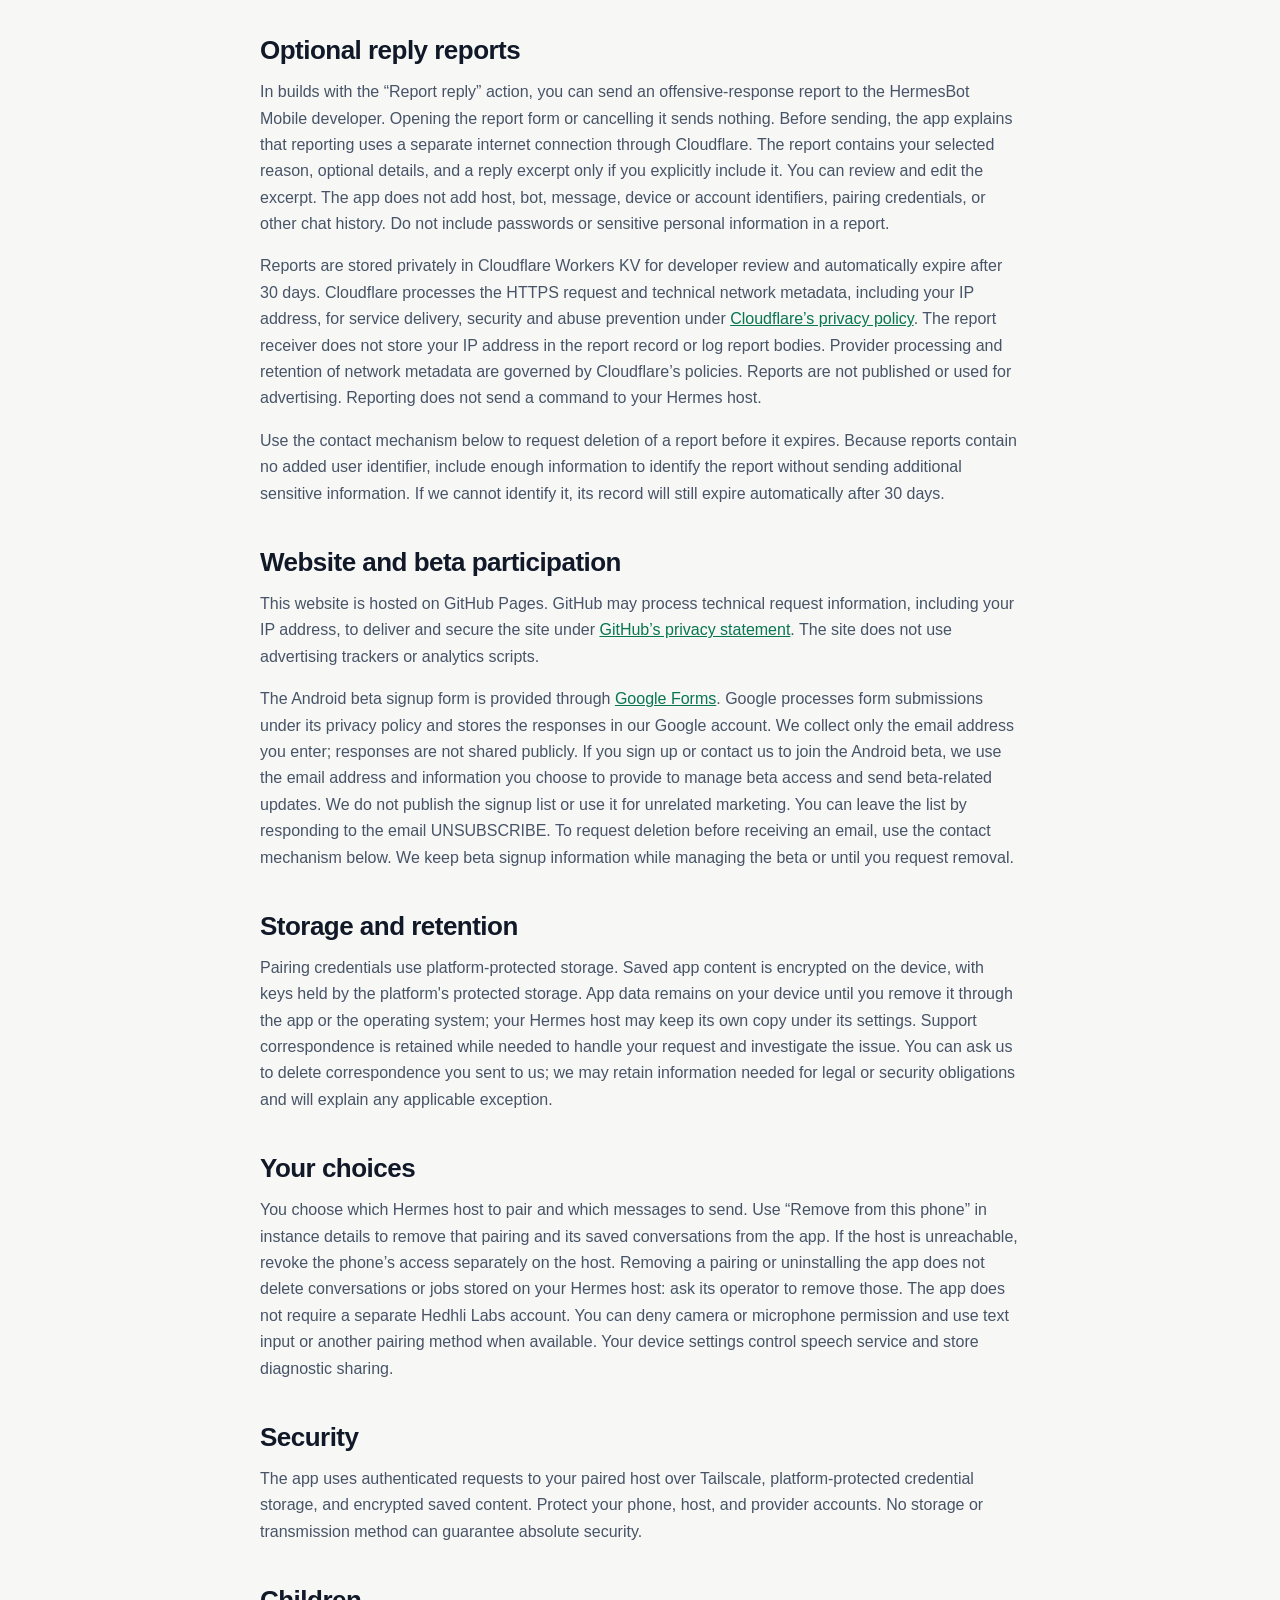
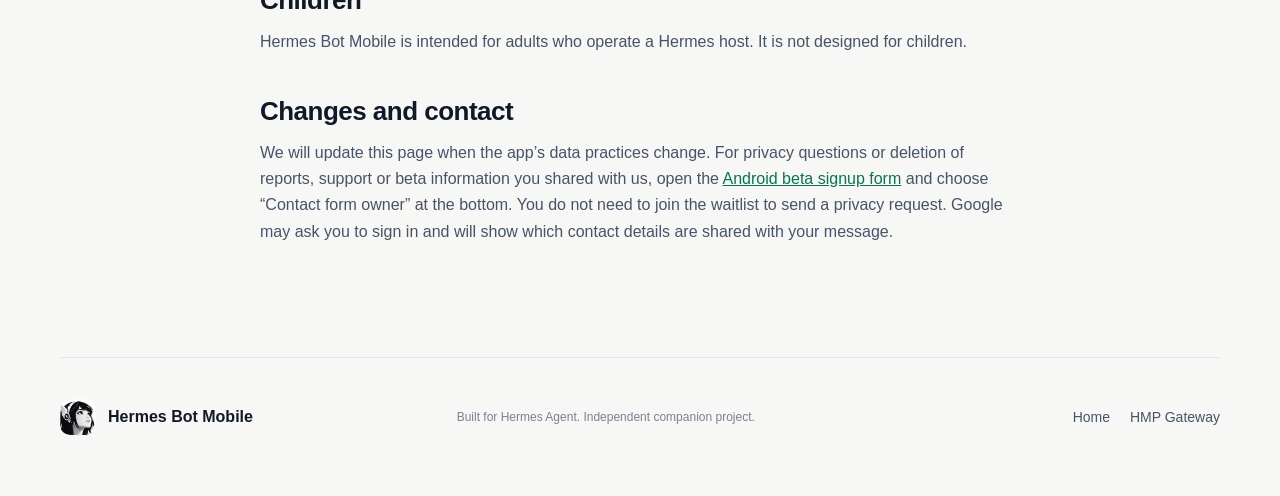
==== commit 83ccae9a: "Disclose Android scanner SDK diagnostics in privacy policy" ====
--- a/privacy.html
+++ b/privacy.html
@@ -36,7 +36,10 @@
       <li><strong>Support:</strong> If you email us or submit store feedback, we receive the information you choose to include and use it to respond and investigate the issue.</li>
     </ul>
     <p>Your Hermes host may send messages and files to the AI providers and tools its operator configures. Those services process data under their own terms. Tailscale provides the network connection to your host; its service is governed by <a href="https://tailscale.com/privacy-policy">Tailscale’s privacy policy</a>.</p>
-    <p>The app currently has no advertising or third-party analytics SDK. We do not sell your personal information.</p>
+    <p>The app does not include an advertising SDK. Android pairing uses Google’s ML Kit barcode scanner, which sends SDK diagnostics and usage metrics to Google. We do not sell your personal information.</p>
+
+    <h2>Android QR scanner diagnostics</h2>
+    <p>ML Kit processes camera images and decoded barcode results on your device. Separately, its SDK sends technical diagnostics and usage metrics to Google, including app and device information, installation identifiers, and API performance, configuration, event and error information. These metrics help Google maintain and improve ML Kit and handle abuse. Google describes this processing in its <a href="https://developers.google.com/ml-kit/terms">ML Kit privacy terms</a> and <a href="https://developers.google.com/ml-kit/android-data-disclosure">Android SDK data disclosure</a>. Local image processing does not mean these separate metrics stay on your phone. We have not established an app-controlled telemetry opt-out or a fixed retention period for Google’s metrics.</p>
 
     <h2>Optional reply reports</h2>
     <p>In builds with the “Report reply” action, you can send an offensive-response report to the HermesBot Mobile developer. Opening the report form or cancelling it sends nothing. Before sending, the app explains that reporting uses a separate internet connection through Cloudflare. The report contains your selected reason, optional details, and a reply excerpt only if you explicitly include it. You can review and edit the excerpt. The app does not add host, bot, message, device or account identifiers, pairing credentials, or other chat history. Do not include passwords or sensitive personal information in a report.</p>
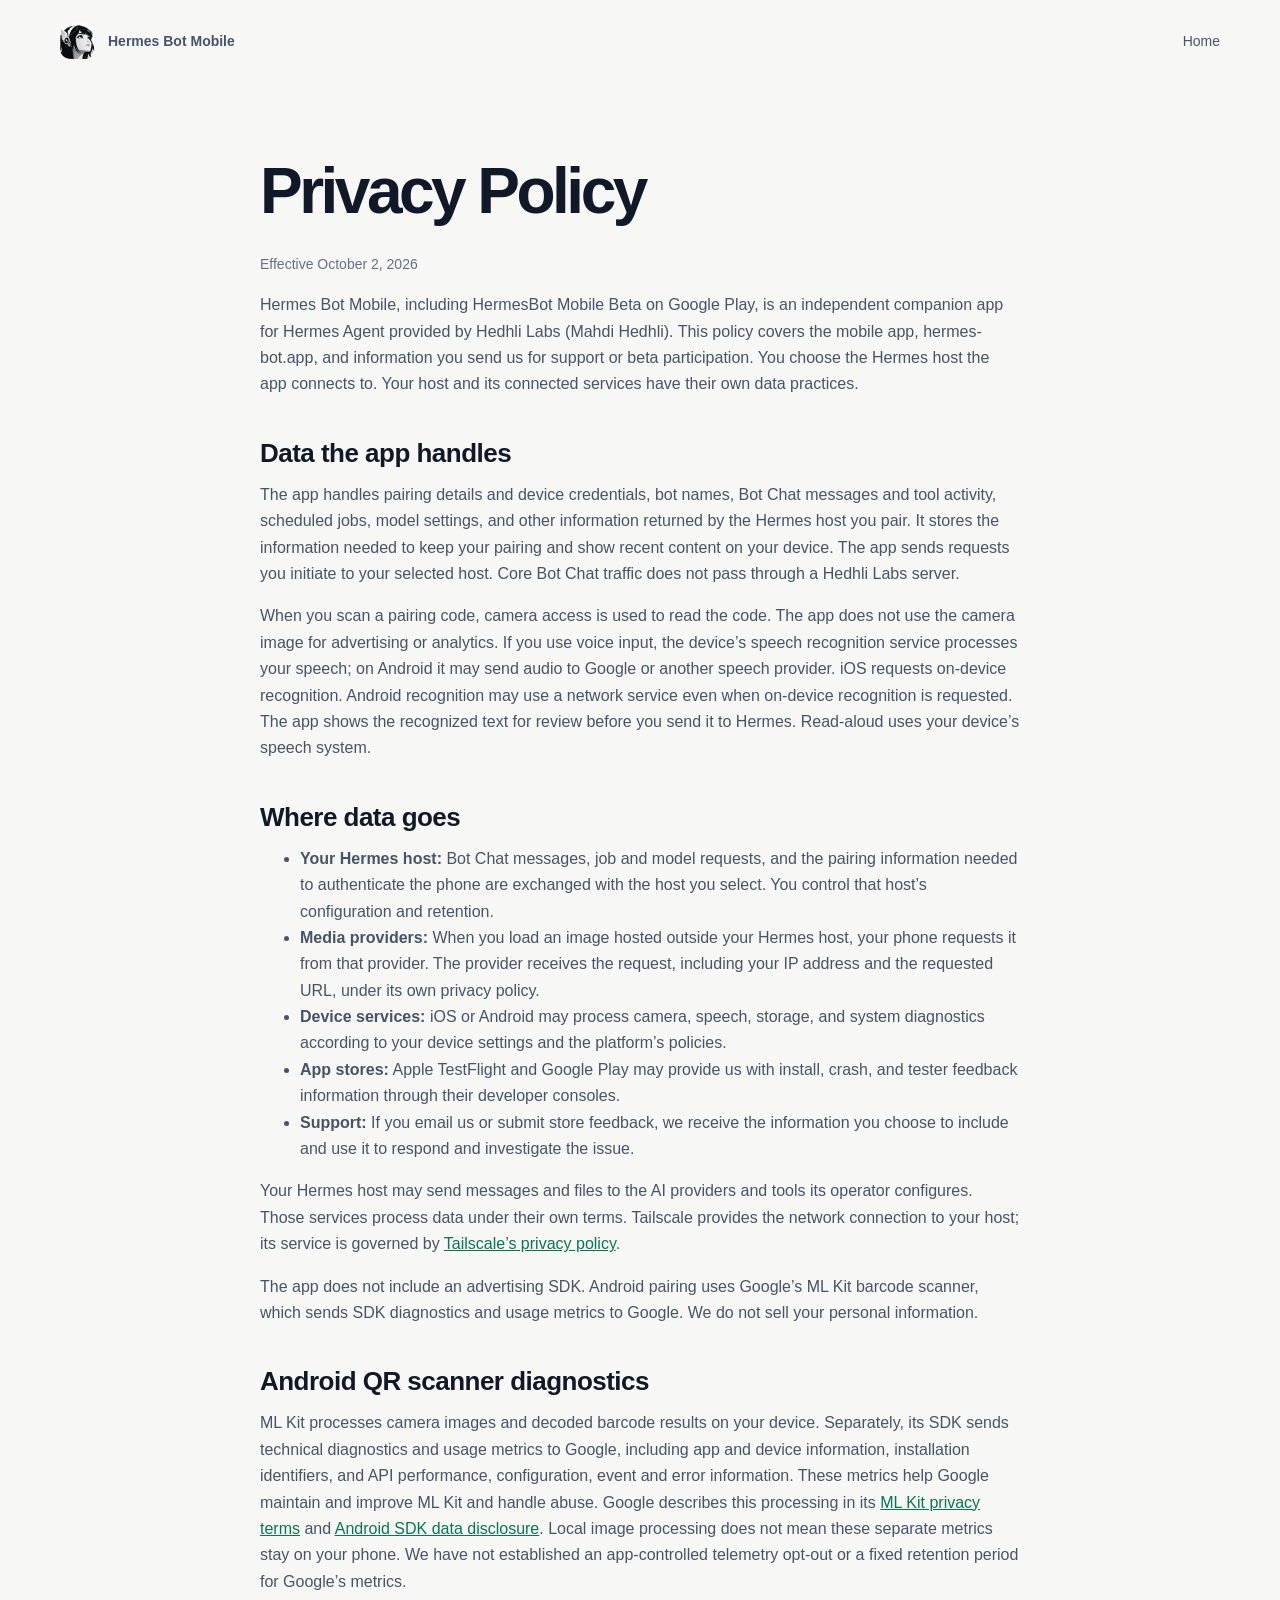
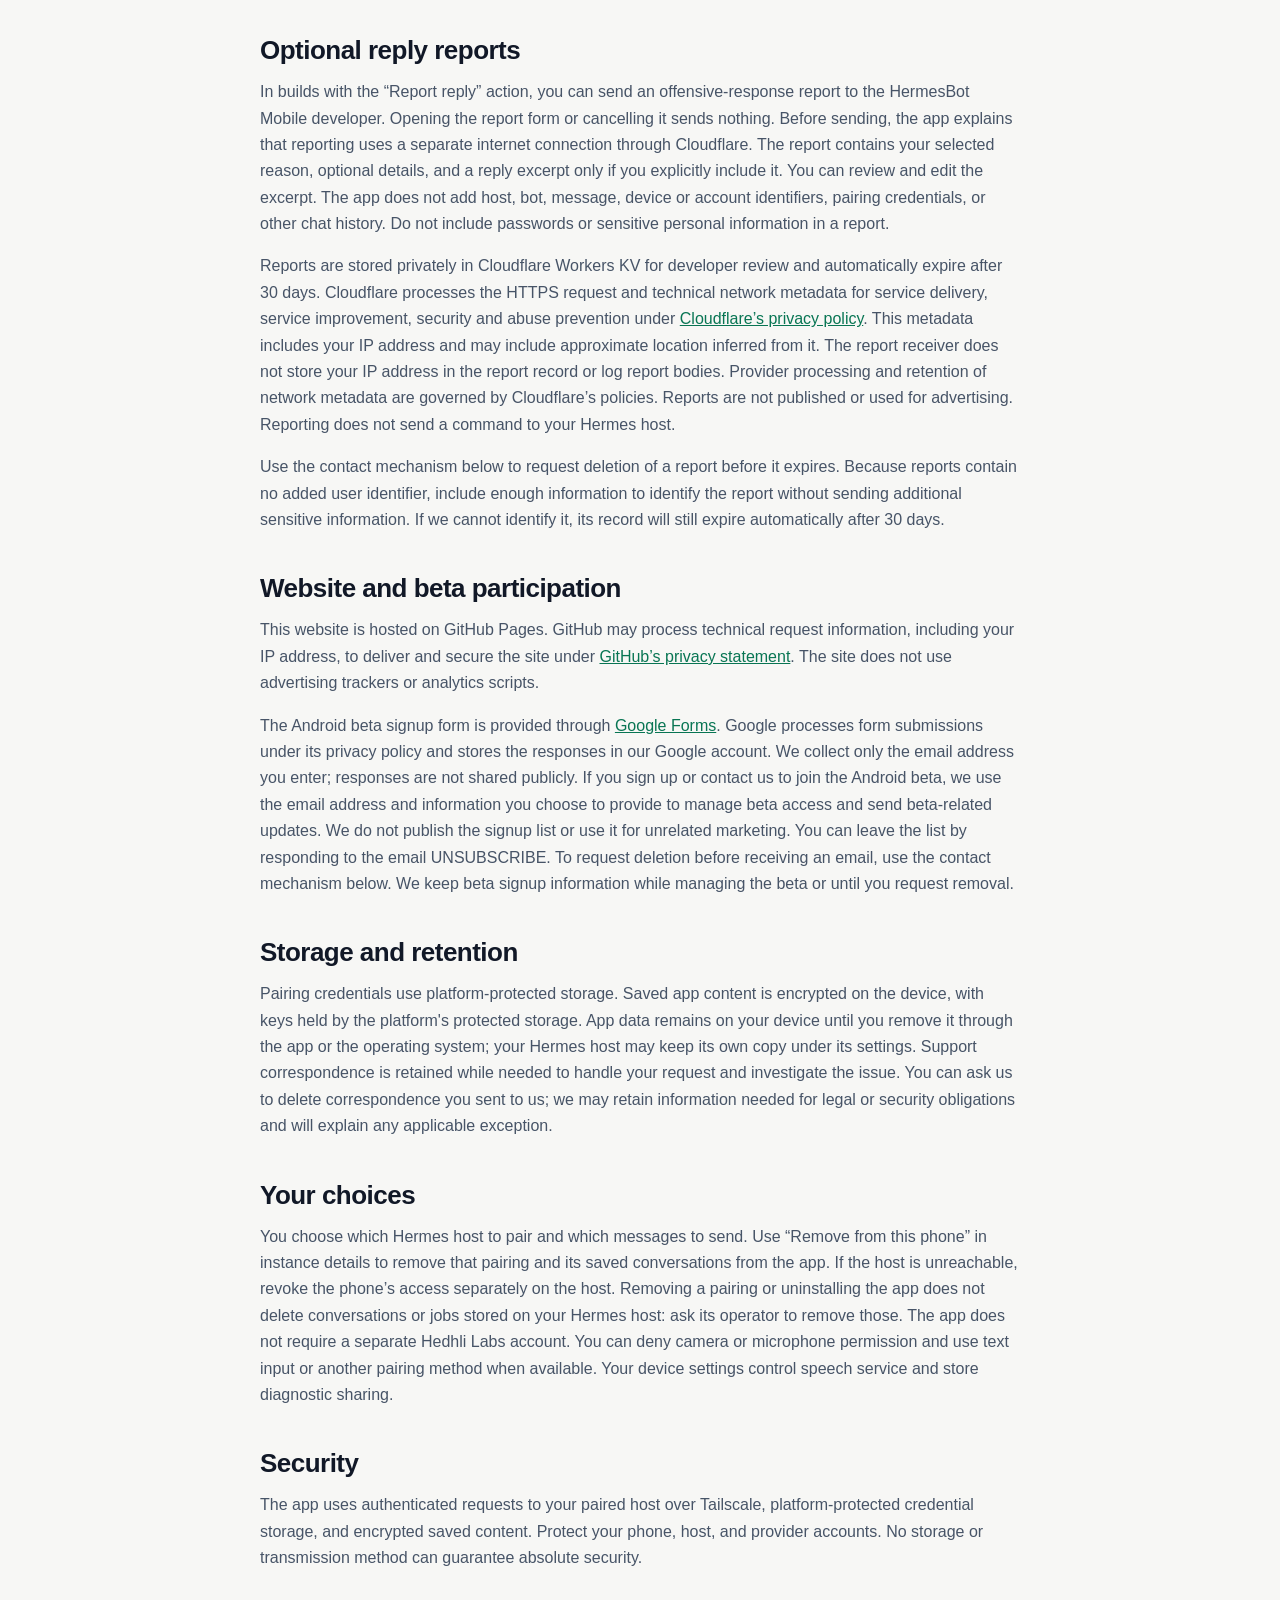
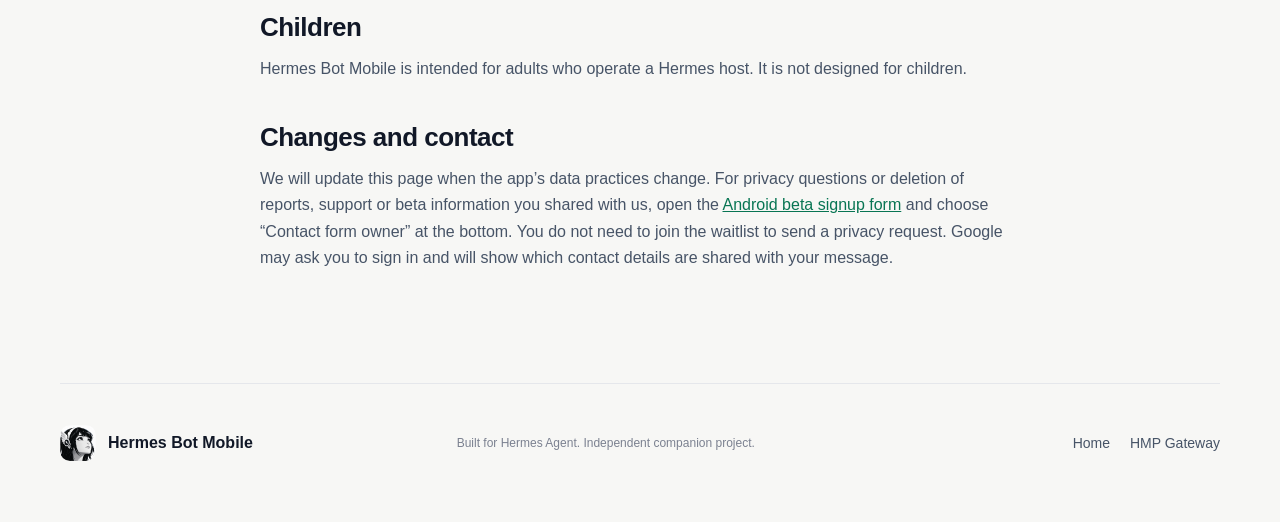
==== commit 9181aaa8: "Clarify report provider network metadata in privacy policy" ====
--- a/privacy.html
+++ b/privacy.html
@@ -43,7 +43,7 @@
 
     <h2>Optional reply reports</h2>
     <p>In builds with the “Report reply” action, you can send an offensive-response report to the HermesBot Mobile developer. Opening the report form or cancelling it sends nothing. Before sending, the app explains that reporting uses a separate internet connection through Cloudflare. The report contains your selected reason, optional details, and a reply excerpt only if you explicitly include it. You can review and edit the excerpt. The app does not add host, bot, message, device or account identifiers, pairing credentials, or other chat history. Do not include passwords or sensitive personal information in a report.</p>
-    <p>Reports are stored privately in Cloudflare Workers KV for developer review and automatically expire after 30 days. Cloudflare processes the HTTPS request and technical network metadata, including your IP address, for service delivery, security and abuse prevention under <a href="https://www.cloudflare.com/privacypolicy/">Cloudflare’s privacy policy</a>. The report receiver does not store your IP address in the report record or log report bodies. Provider processing and retention of network metadata are governed by Cloudflare’s policies. Reports are not published or used for advertising. Reporting does not send a command to your Hermes host.</p>
+    <p>Reports are stored privately in Cloudflare Workers KV for developer review and automatically expire after 30 days. Cloudflare processes the HTTPS request and technical network metadata for service delivery, service improvement, security and abuse prevention under <a href="https://www.cloudflare.com/privacypolicy/">Cloudflare’s privacy policy</a>. This metadata includes your IP address and may include approximate location inferred from it. The report receiver does not store your IP address in the report record or log report bodies. Provider processing and retention of network metadata are governed by Cloudflare’s policies. Reports are not published or used for advertising. Reporting does not send a command to your Hermes host.</p>
     <p>Use the contact mechanism below to request deletion of a report before it expires. Because reports contain no added user identifier, include enough information to identify the report without sending additional sensitive information. If we cannot identify it, its record will still expire automatically after 30 days.</p>
 
     <h2>Website and beta participation</h2>
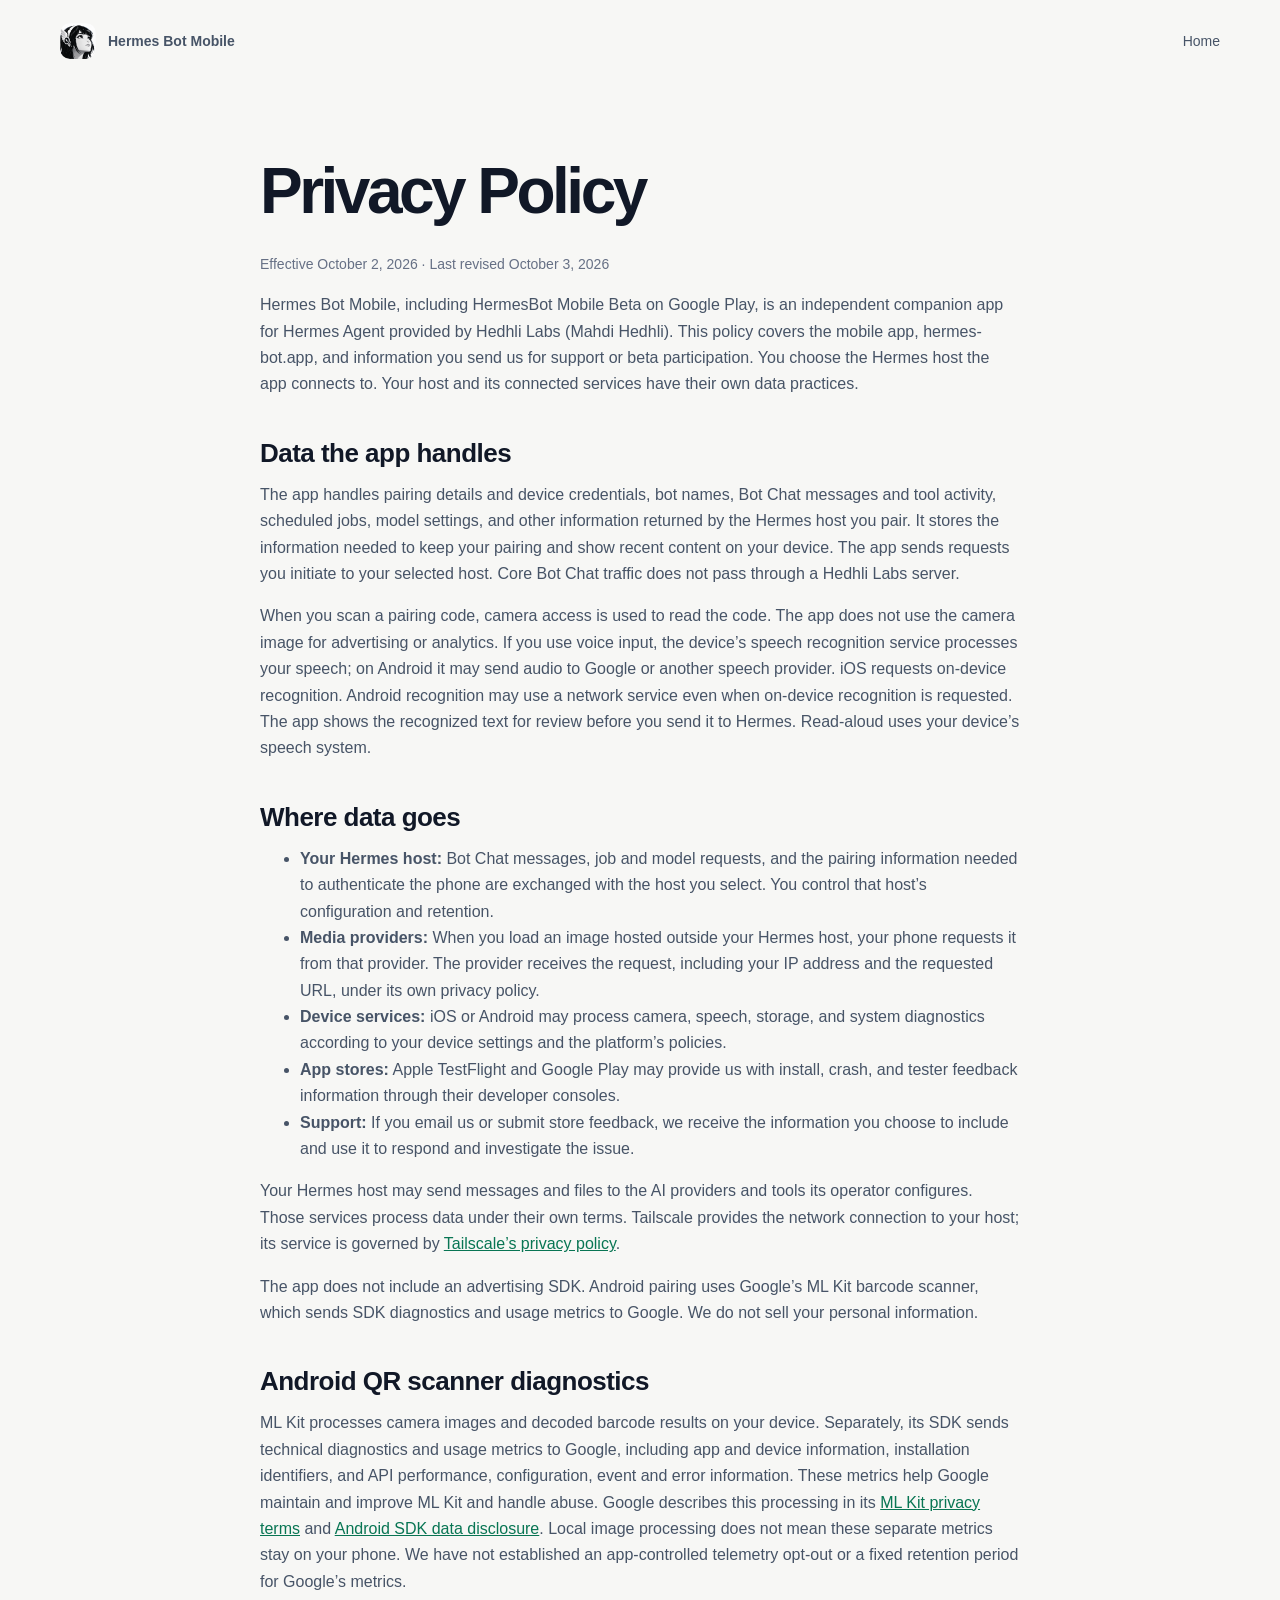
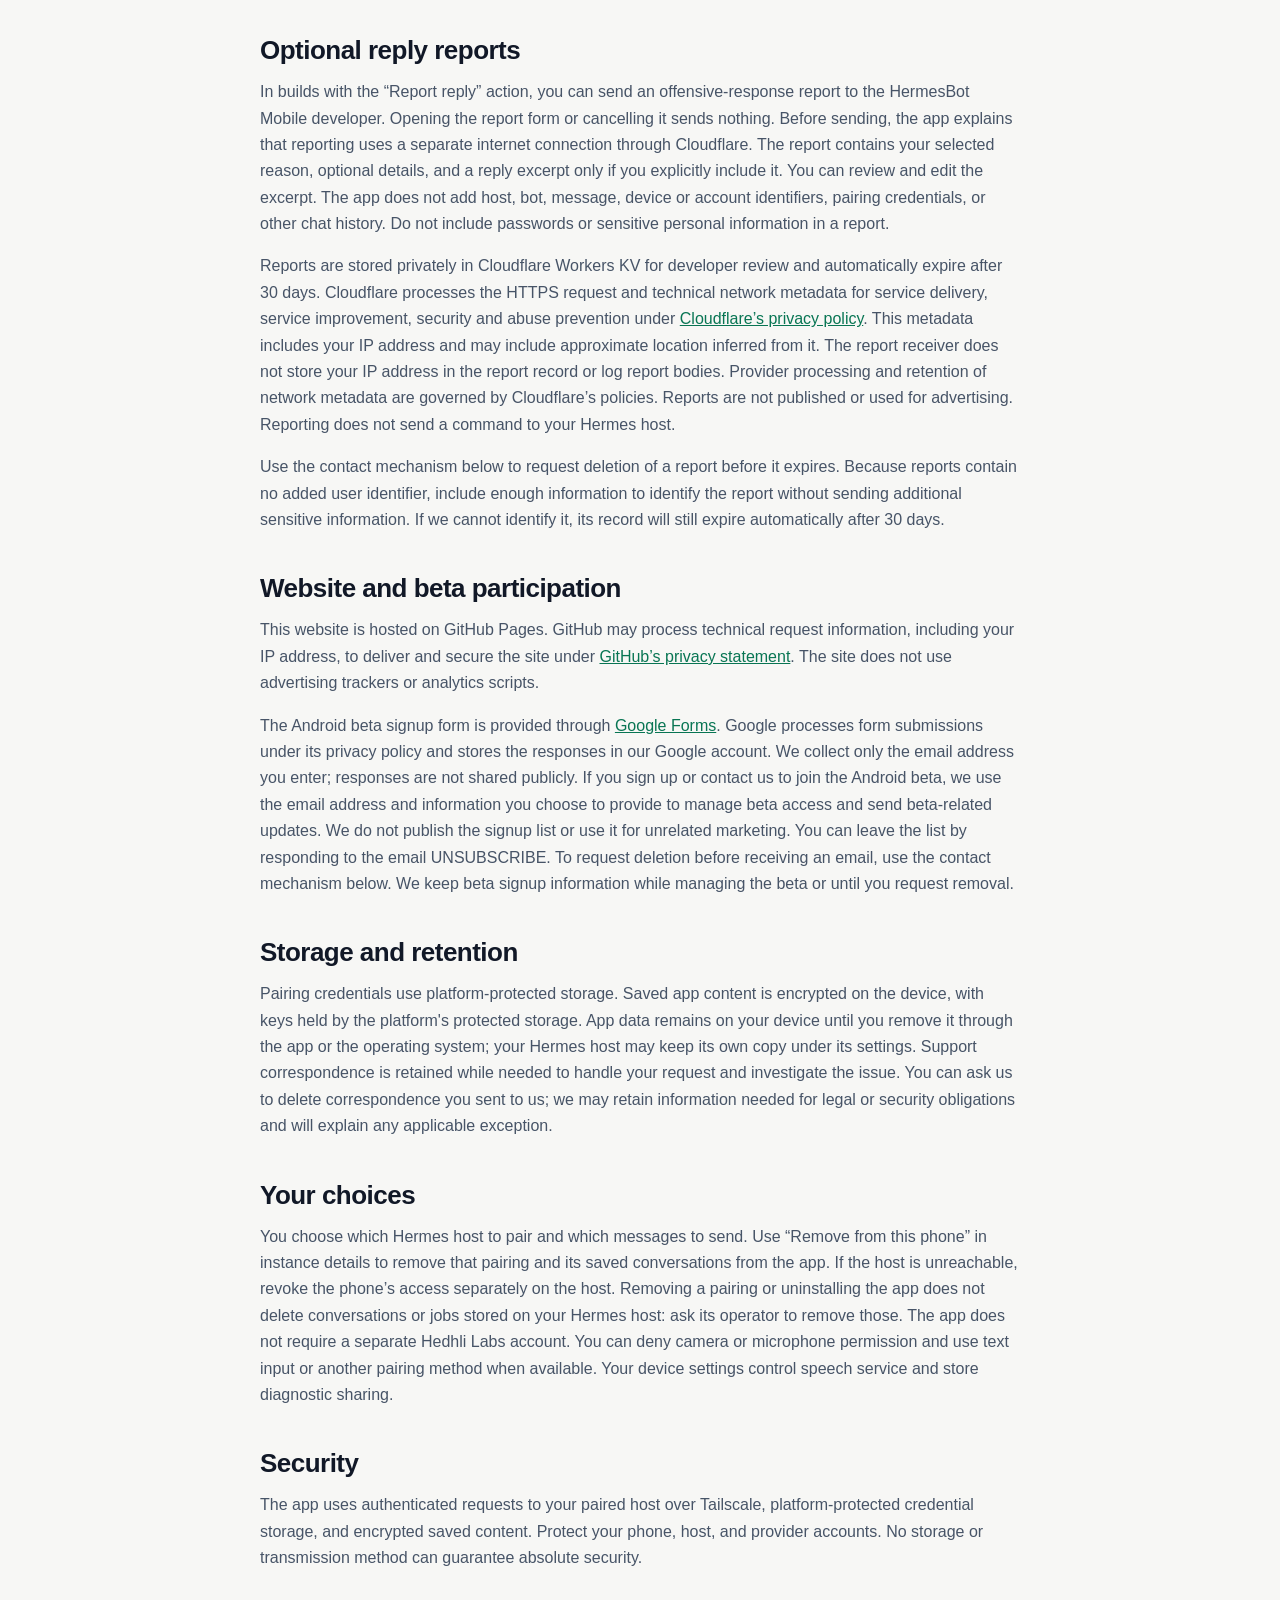
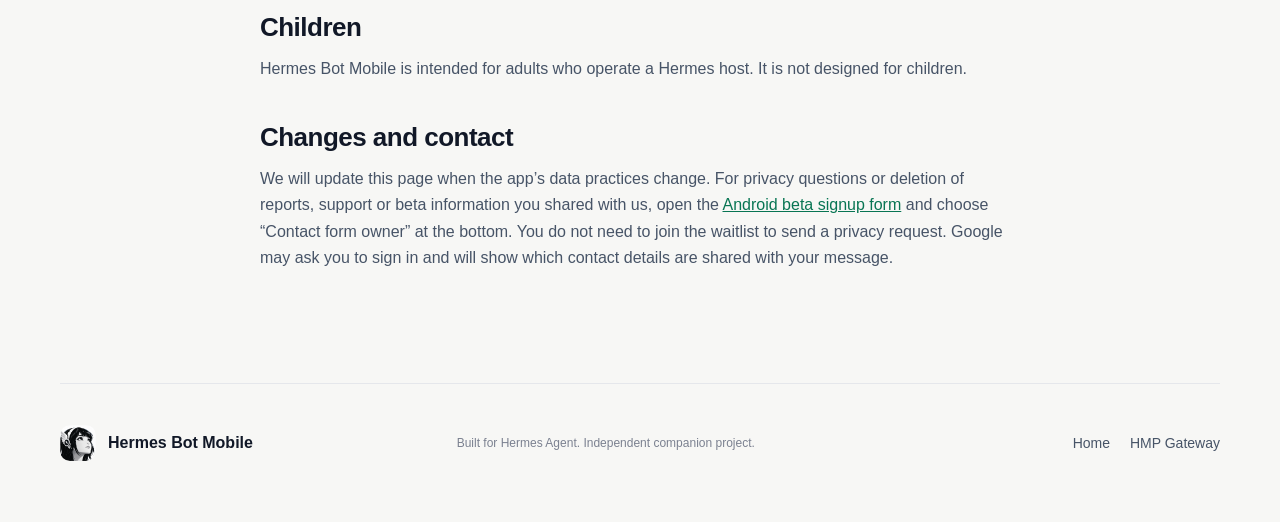
==== commit be7cb586: "docs: show privacy policy revision date" ====
--- a/privacy.html
+++ b/privacy.html
@@ -20,7 +20,7 @@
   <header class="nav wrap"><a class="brand" href="/"><img src="assets/icon.png" alt=""><span>Hermes Bot Mobile</span></a><nav><a href="/">Home</a></nav></header>
   <main class="policy wrap">
     <h1>Privacy Policy</h1>
-    <p class="updated">Effective October 2, 2026</p>
+    <p class="updated">Effective October 2, 2026 · Last revised October 3, 2026</p>
     <p>Hermes Bot Mobile, including HermesBot Mobile Beta on Google Play, is an independent companion app for Hermes Agent provided by Hedhli Labs (Mahdi Hedhli). This policy covers the mobile app, hermes-bot.app, and information you send us for support or beta participation. You choose the Hermes host the app connects to. Your host and its connected services have their own data practices.</p>
 
     <h2>Data the app handles</h2>
